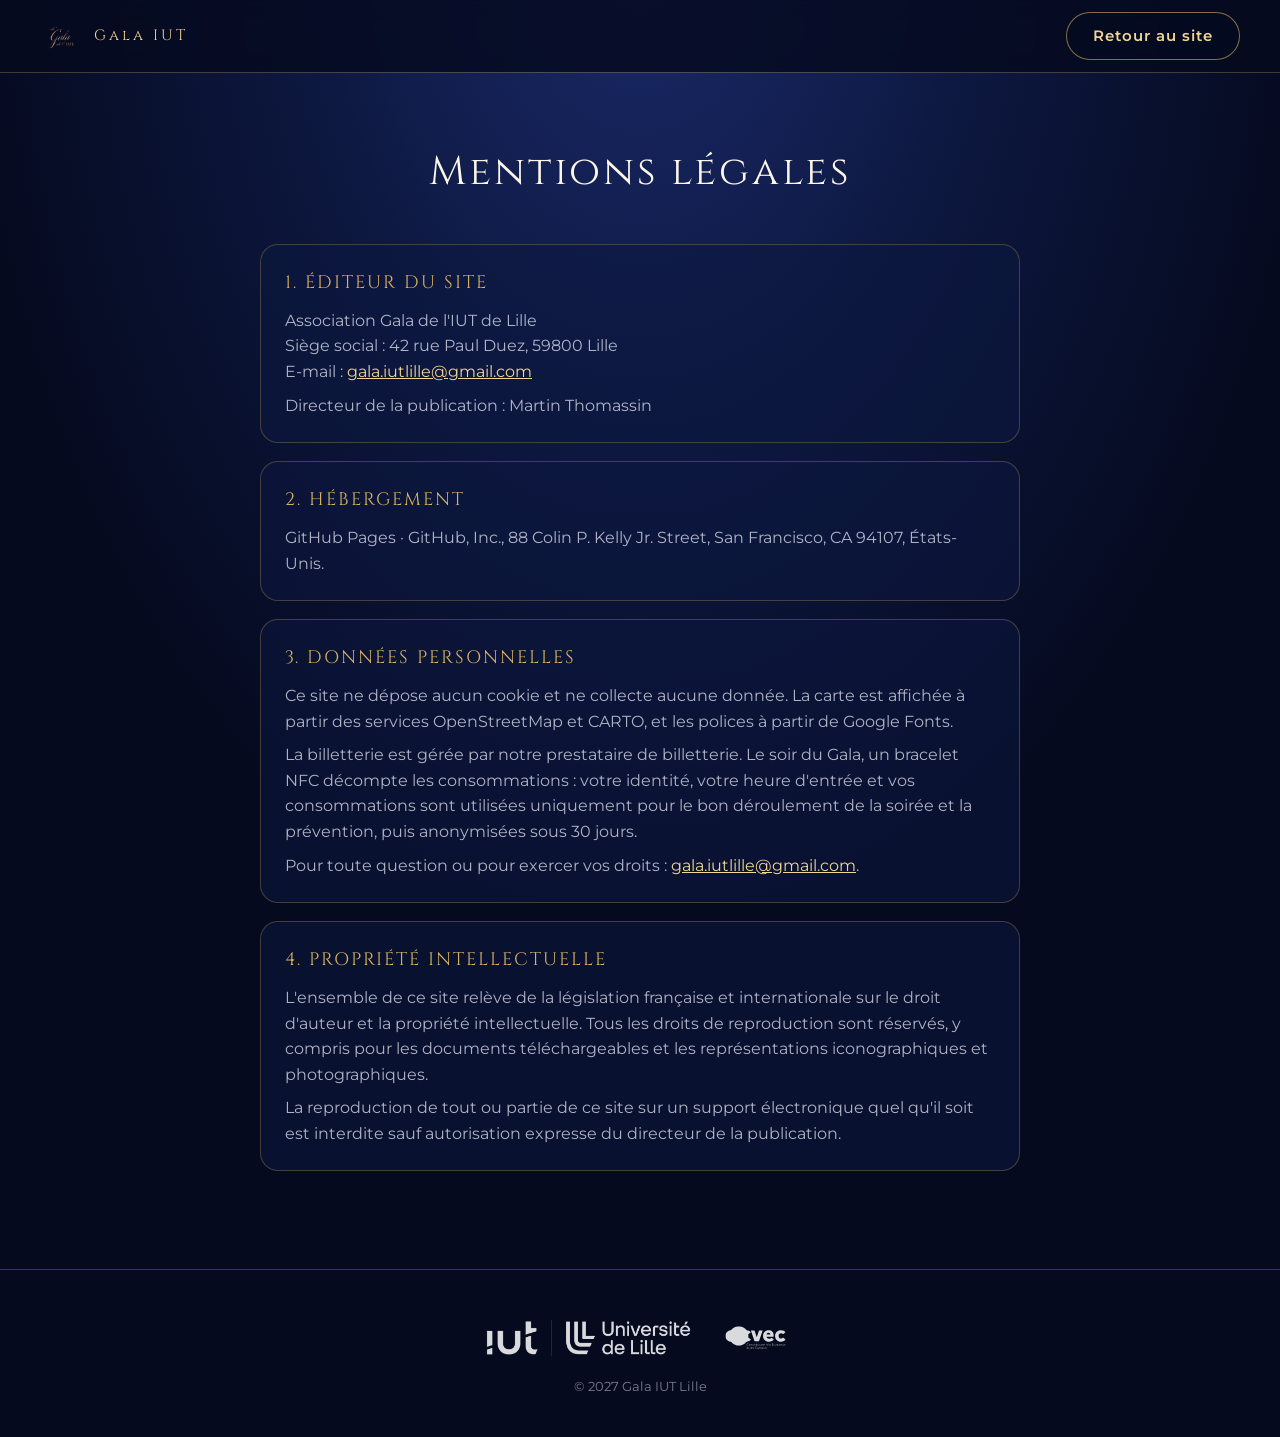
==== mentions-legales.html @ 55b15774 "Site du Gala 2027 · Nuit étoilée Co-Authored-By: Claude Opus 5.5 <noreply@anthropic.com>" ====
<!doctype html>
<html lang="fr">
<head>
  <meta charset="utf-8">
  <meta name="viewport" content="width=device-width, initial-scale=1">
  <title>Mentions légales · Gala de l'IUT</title>
  <meta name="theme-color" content="#050a1f">
  <link rel="icon" type="image/png" href="img/logo.png">
  <link rel="preconnect" href="https://fonts.googleapis.com">
  <link rel="preconnect" href="https://fonts.gstatic.com" crossorigin>
  <link rel="stylesheet" href="https://fonts.googleapis.com/css2?family=Cinzel:wght@400;600&family=Dancing+Script:wght@700&family=Playfair+Display:ital@0;1&family=Montserrat:wght@400;600&display=swap">
  <link rel="stylesheet" href="css/style.css">
</head>
<body>
  <header class="nav scrolled">
    <a class="nav-brand" href="index.html">
      <img src="img/logo.png" alt="" width="44" height="44">
      <span>Gala IUT</span>
    </a>
    <a class="btn btn-ghost" href="index.html">Retour au site</a>
  </header>

  <main class="legal container narrow">
    <h1>Mentions légales</h1>

    <section>
      <h2>1. Éditeur du site</h2>
      <p>Association Gala de l'IUT de Lille<br>Siège social : 42 rue Paul Duez, 59800 Lille<br>E-mail : <a href="mailto:gala.iutlille@gmail.com">gala.iutlille@gmail.com</a></p>
      <p>Directeur de la publication : Martin Thomassin</p>
    </section>

    <section>
      <h2>2. Hébergement</h2>
      <p>GitHub Pages · GitHub, Inc., 88 Colin P. Kelly Jr. Street, San Francisco, CA 94107, États-Unis.</p>
    </section>

    <section>
      <h2>3. Données personnelles</h2>
      <p>Ce site ne dépose aucun cookie et ne collecte aucune donnée. La carte est affichée à partir des services OpenStreetMap et CARTO, et les polices à partir de Google Fonts.</p>
      <p>La billetterie est gérée par notre prestataire de billetterie. Le soir du Gala, un bracelet NFC décompte les consommations : votre identité, votre heure d'entrée et vos consommations sont utilisées uniquement pour le bon déroulement de la soirée et la prévention, puis anonymisées sous 30 jours.</p>
      <p>Pour toute question ou pour exercer vos droits : <a href="mailto:gala.iutlille@gmail.com">gala.iutlille@gmail.com</a>.</p>
    </section>

    <section>
      <h2>4. Propriété intellectuelle</h2>
      <p>L'ensemble de ce site relève de la législation française et internationale sur le droit d'auteur et la propriété intellectuelle. Tous les droits de reproduction sont réservés, y compris pour les documents téléchargeables et les représentations iconographiques et photographiques.</p>
      <p>La reproduction de tout ou partie de ce site sur un support électronique quel qu'il soit est interdite sauf autorisation expresse du directeur de la publication.</p>
    </section>
  </main>

  <footer class="footer">
    <div class="container footer-inner">
      <div class="partners">
        <img src="img/logo_univ_iut.png" alt="IUT · Université de Lille" height="40">
        <img src="img/cvec.svg" alt="Financé par la CVEC" height="40">
      </div>
      <p class="small">© 2027 Gala IUT Lille</p>
    </div>
  </footer>
</body>
</html>
---- css/style.css ----
/* Gala de l'IUT 2027 · Nuit étoilée
   Bleu nuit, or et une touche de bordeaux (palette du dossier 2027). */
:root {
  --nuit: #050a1f;
  --nuit-2: #0d1840;
  --bleu: #1b2a6b;
  --bleu-clair: #b9c1e6;
  --or: #d9b25f;
  --or-clair: #f1d590;
  --or-pale: #fbf6e8;
  --bordeaux: #5a0f1e;
  --texte: #eef0f9;
  --texte-doux: rgba(238, 240, 249, 0.72);
  --texte-faible: rgba(238, 240, 249, 0.5);
  --carte: rgba(13, 24, 64, 0.55);
  --bord: rgba(217, 178, 95, 0.28);
  --bord-fort: rgba(217, 178, 95, 0.6);
  --or-degrade: linear-gradient(135deg, #bf953f, #fcf6ba 35%, #d9b25f 60%, #f1d590 80%, #aa771c);
  --serif-titre: 'Cinzel', Georgia, serif;
  --script: 'Dancing Script', 'Segoe Script', cursive;
  --serif: 'Playfair Display', Georgia, serif;
  --sans: 'Montserrat', system-ui, -apple-system, 'Segoe UI', sans-serif;
  --rayon: 18px;
}

*, *::before, *::after { box-sizing: border-box; }
html { scroll-behavior: smooth; scroll-padding-top: 80px; }
body {
  margin: 0;
  background: radial-gradient(ellipse at 50% -10%, var(--bleu) 0%, var(--nuit-2) 38%, var(--nuit) 75%) fixed, var(--nuit);
  color: var(--texte);
  font-family: var(--sans);
  font-size: 16px;
  line-height: 1.6;
  -webkit-font-smoothing: antialiased;
  overflow-x: hidden;
}
img { max-width: 100%; }
a { color: var(--or-clair); }
h1, h2, h3 { margin: 0; font-weight: 400; }
p { margin: 0; }

#sky { position: fixed; inset: 0; width: 100%; height: 100%; z-index: -1; pointer-events: none; }

.container { width: min(1120px, 100% - 32px); margin-inline: auto; }
.container.narrow { width: min(760px, 100% - 32px); }

/* Navigation */
.nav {
  position: fixed; top: 0; left: 0; right: 0; z-index: 50;
  display: flex; align-items: center; justify-content: space-between;
  padding: 12px clamp(16px, 4vw, 40px);
  transition: background 0.3s, box-shadow 0.3s, backdrop-filter 0.3s;
}
.nav.scrolled { background: rgba(5, 10, 31, 0.82); backdrop-filter: blur(10px); box-shadow: 0 1px 0 var(--bord); }
.nav-brand { display: flex; align-items: center; gap: 10px; text-decoration: none; color: var(--or-clair); }
.nav-brand span { font-family: var(--serif-titre); letter-spacing: 3px; font-size: 15px; }
.nav ul { list-style: none; display: flex; align-items: center; gap: 4px; margin: 0; padding: 0; }
.nav ul a { display: block; padding: 8px 14px; color: var(--texte); text-decoration: none; font-size: 14px; letter-spacing: 1px; border-radius: 999px; transition: color 0.2s, background 0.2s; }
.nav ul a:hover { color: var(--or-clair); background: rgba(217, 178, 95, 0.08); }
.nav ul a.nav-cta { border: 1px solid var(--bord-fort); color: var(--or-clair); }
.nav-toggle { display: none; background: none; border: 1px solid var(--bord-fort); border-radius: 10px; width: 44px; height: 40px; padding: 10px; cursor: pointer; }
.nav-toggle span { display: block; height: 2px; background: var(--or-clair); margin: 4px 0; border-radius: 2px; transition: transform 0.25s, opacity 0.25s; }

/* Accueil */
.hero { position: relative; min-height: 100svh; display: grid; place-items: center; text-align: center; padding: 110px 16px 80px; overflow: hidden; }
.hero-content { position: relative; z-index: 2; max-width: 820px; display: flex; flex-direction: column; align-items: center; gap: 18px; }
.hero-kicker { font-family: var(--serif); font-style: italic; color: var(--bleu-clair); font-size: clamp(15px, 2.2vw, 18px); letter-spacing: 0.5px; }
.hero-logo { width: clamp(180px, 30vw, 260px); height: auto; filter: drop-shadow(0 0 30px rgba(217, 178, 95, 0.35)); }
.hero-theme {
  font-family: var(--script); font-weight: 700; font-size: clamp(56px, 11vw, 112px); line-height: 1.1;
  background: var(--or-degrade); -webkit-background-clip: text; background-clip: text; color: transparent;
  filter: drop-shadow(0 0 24px rgba(241, 213, 144, 0.25));
  padding: 0 0.15em;
}
.hero-date { display: flex; flex-wrap: wrap; justify-content: center; gap: 10px 14px; font-family: var(--serif-titre); letter-spacing: 3px; font-size: clamp(13px, 2vw, 17px); text-transform: uppercase; color: var(--or-pale); }
.hero-date .dot { color: var(--or); }

.countdown { display: grid; grid-template-columns: repeat(4, minmax(64px, 1fr)); gap: 10px; margin-top: 6px; }
.countdown div { background: var(--carte); border: 1px solid var(--bord); border-radius: 14px; padding: 10px 8px; backdrop-filter: blur(6px); }
.countdown strong { display: block; font-family: var(--serif-titre); font-size: clamp(24px, 4vw, 34px); color: var(--or-clair); font-variant-numeric: tabular-nums; line-height: 1.2; }
.countdown span { font-size: 11px; letter-spacing: 2px; text-transform: uppercase; color: var(--texte-faible); }
.countdown.done { grid-template-columns: 1fr; font-family: var(--script); font-size: 34px; color: var(--or-clair); }

.hero-actions { display: flex; flex-wrap: wrap; justify-content: center; gap: 12px; margin-top: 8px; }

.moon {
  position: absolute; top: 12%; right: clamp(-60px, 6vw, 12%); width: clamp(120px, 18vw, 220px); aspect-ratio: 1; border-radius: 50%;
  background: radial-gradient(circle at 35% 35%, #fffbea 0%, #f6e7b8 35%, #d9b25f 70%, #a8833c 100%);
  box-shadow: 0 0 60px 12px rgba(241, 213, 144, 0.25), 0 0 160px 40px rgba(241, 213, 144, 0.12);
  opacity: 0.9; z-index: 1; animation: float 9s ease-in-out infinite;
}
.moon::before, .moon::after { content: ''; position: absolute; border-radius: 50%; background: rgba(168, 131, 60, 0.28); }
.moon::before { width: 22%; height: 22%; top: 30%; left: 52%; }
.moon::after { width: 14%; height: 14%; top: 60%; left: 30%; }
@keyframes float { 50% { transform: translateY(-14px); } }

.scroll-hint { position: absolute; bottom: 24px; left: 50%; transform: translateX(-50%); width: 26px; height: 42px; border: 2px solid var(--bord-fort); border-radius: 14px; z-index: 2; }
.scroll-hint span { position: absolute; top: 8px; left: 50%; width: 4px; height: 8px; margin-left: -2px; border-radius: 2px; background: var(--or-clair); animation: scroll 1.8s ease-in-out infinite; }
@keyframes scroll { 0% { opacity: 0; transform: translateY(0); } 40% { opacity: 1; } 100% { opacity: 0; transform: translateY(14px); } }

/* Boutons */
.btn { display: inline-flex; align-items: center; justify-content: center; gap: 8px; min-height: 48px; padding: 0 26px; border-radius: 999px; font-family: var(--sans); font-weight: 600; letter-spacing: 1px; text-decoration: none; font-size: 15px; transition: transform 0.2s, box-shadow 0.2s, background 0.2s; cursor: pointer; border: 0; }
.btn-gold { background: var(--or-degrade); color: #1a1408; box-shadow: 0 0 24px rgba(217, 178, 95, 0.3); }
.btn-gold:hover { transform: translateY(-2px); box-shadow: 0 0 36px rgba(217, 178, 95, 0.5); }
.btn-ghost { border: 1.5px solid var(--bord-fort); color: var(--or-clair); background: rgba(5, 10, 31, 0.35); }
.btn-ghost:hover { background: rgba(217, 178, 95, 0.1); }
.btn-lg { min-height: 56px; padding: 0 36px; font-size: 17px; }
.btn[aria-disabled='true'] { opacity: 0.55; cursor: default; box-shadow: none; transform: none; }
:focus-visible { outline: 2px solid var(--or-clair); outline-offset: 3px; border-radius: 8px; }

/* Sections */
.section { padding: clamp(72px, 10vw, 120px) 0; position: relative; }
.section-head { text-align: center; max-width: 680px; margin: 0 auto clamp(36px, 5vw, 56px); }
.eyebrow { font-family: var(--script); font-size: 26px; color: var(--or); margin-bottom: 4px; }
h2 { font-family: var(--serif-titre); font-size: clamp(30px, 5vw, 46px); letter-spacing: 3px; text-transform: uppercase; color: var(--or-pale); }
.lead { font-family: var(--serif); font-style: italic; font-size: clamp(17px, 2.2vw, 20px); color: var(--bleu-clair); margin-top: 12px; }
.small { font-size: 13px; color: var(--texte-faible); }

.grid { display: grid; gap: 18px; }
.info-grid { grid-template-columns: repeat(auto-fit, minmax(230px, 1fr)); }
.card, .feature, .ticket { background: var(--carte); border: 1px solid var(--bord); border-radius: var(--rayon); backdrop-filter: blur(8px); }
.card { padding: 26px 22px; text-align: center; transition: border-color 0.3s, transform 0.3s; }
.card:hover { border-color: var(--bord-fort); transform: translateY(-4px); }
.card-icon { width: 54px; height: 54px; margin: 0 auto 14px; border-radius: 50%; border: 1px solid var(--bord-fort); display: grid; place-items: center; }
.card-icon svg { width: 26px; height: 26px; fill: none; stroke: var(--or-clair); stroke-width: 1.5; stroke-linecap: round; stroke-linejoin: round; }
.card h3 { font-family: var(--serif-titre); letter-spacing: 2px; text-transform: uppercase; font-size: 14px; color: var(--or); margin-bottom: 8px; }
.card .big { font-family: var(--serif); font-size: 20px; color: var(--texte); }
.card p:not(.big) { color: var(--texte-doux); font-size: 14px; margin-top: 4px; }

/* Thème */
.section-theme { background: linear-gradient(180deg, transparent, rgba(90, 15, 30, 0.18) 50%, transparent); }
.theme-layout { display: grid; grid-template-columns: 1.2fr 1fr; gap: clamp(28px, 6vw, 80px); align-items: center; }
.theme-text h2 { margin-bottom: 4px; }
.theme-text p:not(.eyebrow):not(.lead) { color: var(--texte-doux); margin-top: 16px; font-size: 17px; }
.constellation svg { width: 100%; max-width: 380px; display: block; margin: 0 auto; }
.const-lines path { fill: none; stroke: var(--bord-fort); stroke-width: 1.2; stroke-dasharray: 400; stroke-dashoffset: 400; transition: stroke-dashoffset 2.6s ease; }
.constellation.visible .const-lines path { stroke-dashoffset: 0; }
.const-stars circle { fill: var(--or-clair); filter: drop-shadow(0 0 6px rgba(241, 213, 144, 0.9)); animation: twinkle 3s ease-in-out infinite; }
.const-stars circle:nth-child(2n) { animation-delay: 0.8s; }
.const-stars circle:nth-child(3n) { animation-delay: 1.6s; }
@keyframes twinkle { 50% { opacity: 0.45; } }

/* Sur place */
.feature-grid { grid-template-columns: repeat(auto-fit, minmax(240px, 1fr)); }
.feature { padding: 22px; position: relative; }
.feature::before { content: '✦'; position: absolute; top: 18px; right: 20px; color: var(--or); font-size: 14px; opacity: 0.8; }
.feature h3 { font-family: var(--serif); font-size: 19px; color: var(--or-pale); margin-bottom: 6px; padding-right: 20px; }
.feature p { color: var(--texte-doux); font-size: 15px; }

/* Billetterie */
.section-tickets { background: linear-gradient(180deg, transparent, rgba(27, 42, 107, 0.35) 50%, transparent); }
.ticket-grid { grid-template-columns: repeat(auto-fit, minmax(260px, 1fr)); align-items: stretch; }
.ticket { padding: 30px 26px; display: flex; flex-direction: column; position: relative; }
.ticket h3 { font-family: var(--serif-titre); font-size: 20px; letter-spacing: 2px; text-transform: uppercase; color: var(--or-pale); }
.ticket-sub { color: var(--texte-faible); font-size: 13px; margin-top: 2px; }
.price { margin: 18px 0; display: flex; align-items: baseline; gap: 8px; }
.price strong { font-family: var(--serif-titre); font-size: 48px; font-weight: 600; background: var(--or-degrade); -webkit-background-clip: text; background-clip: text; color: transparent; line-height: 1; }
.price span { color: var(--texte-faible); font-size: 14px; }
.ticket ul { list-style: none; padding: 0; margin: 0; display: grid; gap: 10px; border-top: 1px solid var(--bord); padding-top: 18px; }
.ticket li { position: relative; padding-left: 26px; color: var(--texte-doux); }
.ticket li::before { content: '✦'; position: absolute; left: 0; color: var(--or); }
.ticket-featured { border-color: var(--bord-fort); background: linear-gradient(160deg, rgba(27, 42, 107, 0.75), rgba(13, 24, 64, 0.7)); box-shadow: 0 0 40px rgba(217, 178, 95, 0.15); }
.ticket-badge { position: absolute; top: -13px; left: 50%; transform: translateX(-50%); background: var(--or-degrade); color: #1a1408; font-size: 12px; font-weight: 600; letter-spacing: 1.5px; text-transform: uppercase; padding: 4px 14px; border-radius: 999px; white-space: nowrap; }
.tickets-cta { text-align: center; margin-top: 40px; display: flex; flex-direction: column; align-items: center; gap: 16px; }

/* Accès */
.access-layout { display: grid; grid-template-columns: 1fr 1.2fr; gap: clamp(28px, 5vw, 64px); align-items: center; }
.access-layout h2 { margin-bottom: 4px; }
.access-list { list-style: none; padding: 0; margin: 24px 0 28px; display: grid; gap: 12px; }
.access-list li { padding-left: 26px; position: relative; color: var(--texte-doux); }
.access-list li::before { content: '✦'; position: absolute; left: 0; color: var(--or); }
.access-list strong { color: var(--or-pale); font-weight: 600; }
.map-frame { border-radius: var(--rayon); overflow: hidden; border: 1px solid var(--bord-fort); box-shadow: 0 0 40px rgba(5, 10, 31, 0.7); }
#map { height: 400px; background: var(--nuit-2); }
.map-night { filter: invert(1) hue-rotate(200deg) saturate(0.6) brightness(0.85) contrast(0.95); }
.leaflet-popup-content-wrapper, .leaflet-popup-tip { background: var(--nuit-2); color: var(--texte); border: 1px solid var(--bord); }
.leaflet-container a.leaflet-popup-close-button { color: var(--or-clair); }
.gala-pin { width: 22px; height: 22px; border-radius: 50%; background: var(--or-degrade); border: 3px solid var(--nuit); box-shadow: 0 0 0 2px var(--or), 0 0 22px 6px rgba(241, 213, 144, 0.55); }

/* FAQ */
.faq { display: grid; gap: 12px; }
.faq details { background: var(--carte); border: 1px solid var(--bord); border-radius: 14px; padding: 0 20px; transition: border-color 0.2s; }
.faq details[open] { border-color: var(--bord-fort); }
.faq summary { list-style: none; cursor: pointer; padding: 18px 30px 18px 0; position: relative; font-family: var(--serif); font-size: 18px; color: var(--or-pale); }
.faq summary::-webkit-details-marker { display: none; }
.faq summary::after { content: '+'; position: absolute; right: 0; top: 50%; transform: translateY(-50%); font-size: 24px; color: var(--or); transition: transform 0.25s; }
.faq details[open] summary::after { transform: translateY(-50%) rotate(45deg); }
.faq details p { color: var(--texte-doux); padding-bottom: 20px; }

/* Pied de page */
.footer { border-top: 1px solid var(--bord); padding: 48px 0 40px; background: rgba(5, 10, 31, 0.6); }
.footer-inner { display: flex; flex-direction: column; align-items: center; gap: 18px; text-align: center; }
.footer-links { display: flex; flex-wrap: wrap; justify-content: center; gap: 8px 24px; }
.footer-links a { color: var(--texte-doux); text-decoration: none; }
.footer-links a:hover { color: var(--or-clair); }
.partners { display: flex; flex-wrap: wrap; justify-content: center; align-items: center; gap: 24px; opacity: 0.85; }
.partners img { height: 40px; width: auto; filter: brightness(0) invert(1); }

/* Apparition au défilement */
.reveal { opacity: 0; transform: translateY(24px); transition: opacity 0.8s ease, transform 0.8s ease; }
.reveal.visible { opacity: 1; transform: none; }

/* Mentions légales */
.legal { padding: 140px 0 80px; }
.legal h1 { font-family: var(--serif-titre); font-size: clamp(28px, 5vw, 40px); letter-spacing: 3px; color: var(--or-pale); text-align: center; margin-bottom: 40px; }
.legal section { background: var(--carte); border: 1px solid var(--bord); border-radius: var(--rayon); padding: 24px; margin-bottom: 18px; }
.legal h2 { font-size: 18px; letter-spacing: 2px; margin-bottom: 10px; color: var(--or); }
.legal p { color: var(--texte-doux); margin-top: 8px; }

/* Mobile */
@media (max-width: 860px) {
  .nav-toggle { display: block; }
  .nav ul { position: fixed; top: 64px; left: 12px; right: 12px; flex-direction: column; align-items: stretch; gap: 2px; padding: 12px; background: rgba(5, 10, 31, 0.96); border: 1px solid var(--bord); border-radius: 16px; backdrop-filter: blur(12px); opacity: 0; transform: translateY(-8px); pointer-events: none; transition: opacity 0.2s, transform 0.2s; }
  .nav ul.open { opacity: 1; transform: none; pointer-events: auto; }
  .nav ul a { padding: 12px 16px; font-size: 16px; }
  .nav-toggle[aria-expanded='true'] span:nth-child(1) { transform: translateY(6px) rotate(45deg); }
  .nav-toggle[aria-expanded='true'] span:nth-child(2) { opacity: 0; }
  .nav-toggle[aria-expanded='true'] span:nth-child(3) { transform: translateY(-6px) rotate(-45deg); }
  .theme-layout, .access-layout { grid-template-columns: 1fr; }
  .moon { top: 74px; right: -36px; width: 96px; opacity: 0.55; }
  #map { height: 320px; }
}
@media (max-width: 420px) {
  .countdown { grid-template-columns: repeat(4, 1fr); gap: 6px; }
  .countdown div { padding: 8px 2px; }
  .countdown span { font-size: 9px; letter-spacing: 1px; }
}

@media (prefers-reduced-motion: reduce) {
  html { scroll-behavior: auto; }
  *, *::before, *::after { animation: none !important; transition: none !important; }
  .reveal { opacity: 1; transform: none; }
  .const-lines path { stroke-dashoffset: 0; }
}
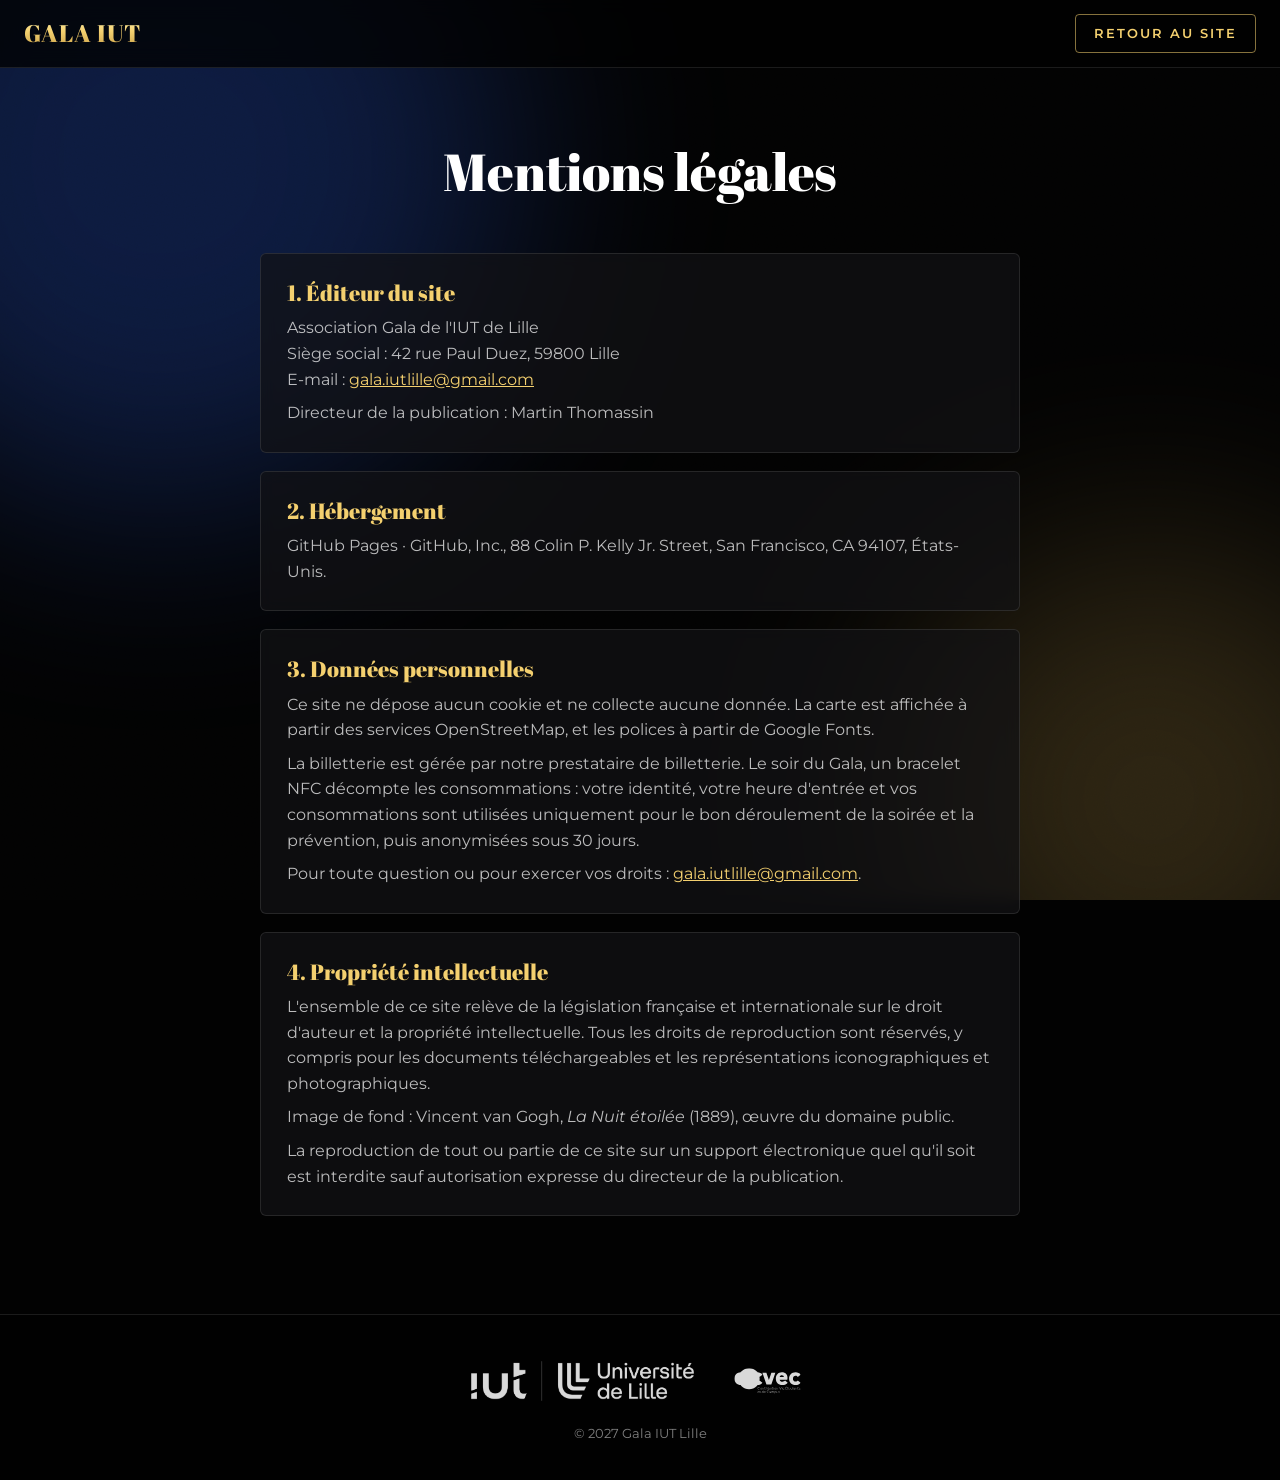
==== commit cc230dca: "Refonte inspirée du site 2026 : fond Van Gogh au défilement, inclus, sécurité & prévention Co-Author" ====
--- a/mentions-legales.html
+++ b/mentions-legales.html
@@ -4,19 +4,22 @@
   <meta charset="utf-8">
   <meta name="viewport" content="width=device-width, initial-scale=1">
   <title>Mentions légales · Gala de l'IUT</title>
-  <meta name="theme-color" content="#050a1f">
-  <link rel="icon" type="image/png" href="img/logo.png">
+  <meta name="theme-color" content="#020202">
+  <link rel="icon" type="image/png" href="img/logo-gala.png">
   <link rel="preconnect" href="https://fonts.googleapis.com">
   <link rel="preconnect" href="https://fonts.gstatic.com" crossorigin>
-  <link rel="stylesheet" href="https://fonts.googleapis.com/css2?family=Cinzel:wght@400;600&family=Dancing+Script:wght@700&family=Playfair+Display:ital@0;1&family=Montserrat:wght@400;600&display=swap">
+  <link rel="stylesheet" href="https://fonts.googleapis.com/css2?family=Abril+Fatface&family=Playfair+Display:ital,wght@0,400;0,700;1,400;1,700&family=Montserrat:wght@300;400;500;600&display=swap">
   <link rel="stylesheet" href="css/style.css">
 </head>
 <body>
+  <div class="bg" aria-hidden="true">
+    <div class="bg-glow bg-glow-blue"></div>
+    <div class="bg-glow bg-glow-gold"></div>
+    <div class="bg-grain"></div>
+  </div>
+
   <header class="nav scrolled">
-    <a class="nav-brand" href="index.html">
-      <img src="img/logo.png" alt="" width="44" height="44">
-      <span>Gala IUT</span>
-    </a>
+    <a class="nav-brand" href="index.html">GALA IUT</a>
     <a class="btn btn-ghost" href="index.html">Retour au site</a>
   </header>
 
@@ -36,7 +39,7 @@
 
     <section>
       <h2>3. Données personnelles</h2>
-      <p>Ce site ne dépose aucun cookie et ne collecte aucune donnée. La carte est affichée à partir des services OpenStreetMap et CARTO, et les polices à partir de Google Fonts.</p>
+      <p>Ce site ne dépose aucun cookie et ne collecte aucune donnée. La carte est affichée à partir des services OpenStreetMap, et les polices à partir de Google Fonts.</p>
       <p>La billetterie est gérée par notre prestataire de billetterie. Le soir du Gala, un bracelet NFC décompte les consommations : votre identité, votre heure d'entrée et vos consommations sont utilisées uniquement pour le bon déroulement de la soirée et la prévention, puis anonymisées sous 30 jours.</p>
       <p>Pour toute question ou pour exercer vos droits : <a href="mailto:gala.iutlille@gmail.com">gala.iutlille@gmail.com</a>.</p>
     </section>
@@ -44,6 +47,7 @@
     <section>
       <h2>4. Propriété intellectuelle</h2>
       <p>L'ensemble de ce site relève de la législation française et internationale sur le droit d'auteur et la propriété intellectuelle. Tous les droits de reproduction sont réservés, y compris pour les documents téléchargeables et les représentations iconographiques et photographiques.</p>
+      <p>Image de fond : Vincent van Gogh, <em>La Nuit étoilée</em> (1889), œuvre du domaine public.</p>
       <p>La reproduction de tout ou partie de ce site sur un support électronique quel qu'il soit est interdite sauf autorisation expresse du directeur de la publication.</p>
     </section>
   </main>
@@ -51,10 +55,10 @@
   <footer class="footer">
     <div class="container footer-inner">
       <div class="partners">
-        <img src="img/logo_univ_iut.png" alt="IUT · Université de Lille" height="40">
-        <img src="img/cvec.svg" alt="Financé par la CVEC" height="40">
+        <img src="img/logo_univ_iut.png" alt="IUT · Université de Lille" height="44">
+        <img src="img/cvec.svg" alt="Financé par la CVEC" height="44">
       </div>
-      <p class="small">© 2027 Gala IUT Lille</p>
+      <p class="note">© 2027 Gala IUT Lille</p>
     </div>
   </footer>
 </body>
--- a/css/style.css
+++ b/css/style.css
@@ -1,235 +1,207 @@
 /* Gala de l'IUT 2027 · Nuit étoilée
-   Bleu nuit, or et une touche de bordeaux (palette du dossier 2027). */
+   Structure et typographie du site 2026 (Abril Fatface, Playfair Display, Montserrat, or sur noir),
+   fond qui devient « La Nuit étoilée » de Van Gogh au défilement (--p, de 0 à 1). */
 :root {
-  --nuit: #050a1f;
-  --nuit-2: #0d1840;
-  --bleu: #1b2a6b;
-  --bleu-clair: #b9c1e6;
-  --or: #d9b25f;
-  --or-clair: #f1d590;
-  --or-pale: #fbf6e8;
-  --bordeaux: #5a0f1e;
-  --texte: #eef0f9;
-  --texte-doux: rgba(238, 240, 249, 0.72);
-  --texte-faible: rgba(238, 240, 249, 0.5);
-  --carte: rgba(13, 24, 64, 0.55);
-  --bord: rgba(217, 178, 95, 0.28);
-  --bord-fort: rgba(217, 178, 95, 0.6);
-  --or-degrade: linear-gradient(135deg, #bf953f, #fcf6ba 35%, #d9b25f 60%, #f1d590 80%, #aa771c);
-  --serif-titre: 'Cinzel', Georgia, serif;
-  --script: 'Dancing Script', 'Segoe Script', cursive;
+  --noir: #020202;
+  --or: #f4d06f;
+  --or-fonce: #c9a34e;
+  --or-degrade: linear-gradient(180deg, #fcf6ba 0%, #f4d06f 45%, #bf953f 100%);
+  --texte: #ffffff;
+  --texte-doux: rgba(255, 255, 255, 0.72);
+  --texte-faible: rgba(255, 255, 255, 0.5);
+  --carte: rgba(18, 18, 22, 0.72);
+  --bord: rgba(255, 255, 255, 0.1);
+  --bord-or: rgba(244, 208, 111, 0.55);
+  --titre: 'Abril Fatface', Georgia, serif;
   --serif: 'Playfair Display', Georgia, serif;
   --sans: 'Montserrat', system-ui, -apple-system, 'Segoe UI', sans-serif;
-  --rayon: 18px;
+  --p: 0;
 }
 
 *, *::before, *::after { box-sizing: border-box; }
-html { scroll-behavior: smooth; scroll-padding-top: 80px; }
-body {
-  margin: 0;
-  background: radial-gradient(ellipse at 50% -10%, var(--bleu) 0%, var(--nuit-2) 38%, var(--nuit) 75%) fixed, var(--nuit);
-  color: var(--texte);
-  font-family: var(--sans);
-  font-size: 16px;
-  line-height: 1.6;
-  -webkit-font-smoothing: antialiased;
-  overflow-x: hidden;
-}
+html { scroll-behavior: smooth; scroll-padding-top: 76px; }
+body { margin: 0; background: var(--noir); color: var(--texte); font-family: var(--sans); font-size: 16px; line-height: 1.6; -webkit-font-smoothing: antialiased; overflow-x: hidden; }
 img { max-width: 100%; }
-a { color: var(--or-clair); }
-h1, h2, h3 { margin: 0; font-weight: 400; }
-p { margin: 0; }
-
-#sky { position: fixed; inset: 0; width: 100%; height: 100%; z-index: -1; pointer-events: none; }
-
-.container { width: min(1120px, 100% - 32px); margin-inline: auto; }
+a { color: var(--or); }
+h1, h2, h3, p { margin: 0; }
+svg { fill: none; stroke: currentColor; stroke-width: 1.6; stroke-linecap: round; stroke-linejoin: round; }
+
+/* Fond */
+.bg { position: fixed; inset: 0; z-index: -1; overflow: hidden; background: var(--noir); }
+.bg-painting {
+  position: absolute; inset: -6%;
+  background: url('../img/nuit-etoilee.jpg') center 35% / cover no-repeat;
+  opacity: calc(var(--p) * 0.85);
+  filter: blur(calc((1 - var(--p)) * 14px)) saturate(calc(0.4 + var(--p) * 0.9)) brightness(calc(0.55 + var(--p) * 0.35));
+  transform: scale(calc(1.18 - var(--p) * 0.12)) rotate(calc((1 - var(--p)) * -3deg));
+  will-change: opacity, filter, transform;
+  animation: swirl 26s ease-in-out infinite alternate;
+}
+@keyframes swirl { to { background-position: 52% 38%; } }
+#sky { position: absolute; inset: 0; width: 100%; height: 100%; opacity: calc(1 - var(--p) * 0.75); }
+.bg-glow { position: absolute; border-radius: 50%; filter: blur(110px); }
+.bg-glow-blue { width: 55vw; height: 55vw; top: -15vw; left: -15vw; background: #1b3a8a; opacity: calc(0.45 - var(--p) * 0.3); }
+.bg-glow-gold { width: 40vw; height: 40vw; bottom: -12vw; right: -10vw; background: #c9a34e; opacity: calc(0.22 - var(--p) * 0.12); }
+.bg-veil { position: absolute; inset: 0; background: linear-gradient(180deg, rgba(2, 2, 2, 0.35), rgba(2, 2, 2, 0.6)); }
+.bg-grain {
+  position: absolute; inset: 0; opacity: 0.08; mix-blend-mode: overlay;
+  background-image: url("data:image/svg+xml,%3Csvg xmlns='http://www.w3.org/2000/svg' width='160' height='160'%3E%3Cfilter id='n'%3E%3CfeTurbulence type='fractalNoise' baseFrequency='0.9' numOctaves='2' stitchTiles='stitch'/%3E%3C/filter%3E%3Crect width='100%25' height='100%25' filter='url(%23n)'/%3E%3C/svg%3E");
+}
+@media (max-width: 760px) {
+  .bg-painting { background-image: url('../img/nuit-etoilee-960.jpg'); }
+}
+
+.container { width: min(1180px, 100% - 32px); margin-inline: auto; }
 .container.narrow { width: min(760px, 100% - 32px); }
 
 /* Navigation */
-.nav {
-  position: fixed; top: 0; left: 0; right: 0; z-index: 50;
-  display: flex; align-items: center; justify-content: space-between;
-  padding: 12px clamp(16px, 4vw, 40px);
-  transition: background 0.3s, box-shadow 0.3s, backdrop-filter 0.3s;
-}
-.nav.scrolled { background: rgba(5, 10, 31, 0.82); backdrop-filter: blur(10px); box-shadow: 0 1px 0 var(--bord); }
-.nav-brand { display: flex; align-items: center; gap: 10px; text-decoration: none; color: var(--or-clair); }
-.nav-brand span { font-family: var(--serif-titre); letter-spacing: 3px; font-size: 15px; }
-.nav ul { list-style: none; display: flex; align-items: center; gap: 4px; margin: 0; padding: 0; }
-.nav ul a { display: block; padding: 8px 14px; color: var(--texte); text-decoration: none; font-size: 14px; letter-spacing: 1px; border-radius: 999px; transition: color 0.2s, background 0.2s; }
-.nav ul a:hover { color: var(--or-clair); background: rgba(217, 178, 95, 0.08); }
-.nav ul a.nav-cta { border: 1px solid var(--bord-fort); color: var(--or-clair); }
-.nav-toggle { display: none; background: none; border: 1px solid var(--bord-fort); border-radius: 10px; width: 44px; height: 40px; padding: 10px; cursor: pointer; }
-.nav-toggle span { display: block; height: 2px; background: var(--or-clair); margin: 4px 0; border-radius: 2px; transition: transform 0.25s, opacity 0.25s; }
+.nav { position: fixed; top: 0; left: 0; right: 0; z-index: 50; display: flex; align-items: center; justify-content: space-between; padding: 14px clamp(16px, 2vw, 24px); transition: background 0.3s, backdrop-filter 0.3s; }
+.nav.scrolled { background: rgba(2, 2, 2, 0.78); backdrop-filter: blur(10px); border-bottom: 1px solid var(--bord); }
+.nav-brand { font-family: var(--titre); font-size: 24px; letter-spacing: 1px; text-decoration: none; background: var(--or-degrade); -webkit-background-clip: text; background-clip: text; color: transparent; }
+.nav-links { display: flex; align-items: center; gap: 16px; }
+.nav-link { display: inline-flex; align-items: center; gap: 6px; color: var(--texte); text-decoration: none; font-family: var(--serif); font-weight: 700; font-size: 14px; letter-spacing: 1.5px; text-transform: uppercase; }
+.nav-link:hover { color: var(--or); }
+.nav-link svg { width: 16px; height: 16px; }
+
+/* Boutons (rectangulaires, comme en 2026) */
+.btn { display: inline-flex; align-items: center; justify-content: center; gap: 8px; border-radius: 4px; text-decoration: none; font-weight: 600; letter-spacing: 2px; text-transform: uppercase; transition: transform 0.2s, box-shadow 0.2s; }
+.btn svg { width: 18px; height: 18px; }
+.btn-gold { background: var(--or); color: #121212; box-shadow: 0 0 22px rgba(244, 208, 111, 0.25); }
+.btn-gold:hover { transform: translateY(-2px); box-shadow: 0 0 34px rgba(244, 208, 111, 0.45); }
+.btn-ghost { border: 1px solid var(--bord-or); color: var(--or); padding: 8px 18px; font-size: 13px; }
+.btn-sm { padding: 8px 18px; font-family: var(--serif); font-weight: 700; font-size: 14px; letter-spacing: 1.5px; }
+.btn-lg { padding: 20px 40px; font-family: var(--sans); font-size: 17px; }
+.btn[aria-disabled='true'] { opacity: 0.6; cursor: default; box-shadow: none; transform: none; }
+:focus-visible { outline: 2px solid var(--or); outline-offset: 3px; }
 
 /* Accueil */
-.hero { position: relative; min-height: 100svh; display: grid; place-items: center; text-align: center; padding: 110px 16px 80px; overflow: hidden; }
-.hero-content { position: relative; z-index: 2; max-width: 820px; display: flex; flex-direction: column; align-items: center; gap: 18px; }
-.hero-kicker { font-family: var(--serif); font-style: italic; color: var(--bleu-clair); font-size: clamp(15px, 2.2vw, 18px); letter-spacing: 0.5px; }
-.hero-logo { width: clamp(180px, 30vw, 260px); height: auto; filter: drop-shadow(0 0 30px rgba(217, 178, 95, 0.35)); }
-.hero-theme {
-  font-family: var(--script); font-weight: 700; font-size: clamp(56px, 11vw, 112px); line-height: 1.1;
-  background: var(--or-degrade); -webkit-background-clip: text; background-clip: text; color: transparent;
-  filter: drop-shadow(0 0 24px rgba(241, 213, 144, 0.25));
-  padding: 0 0.15em;
-}
-.hero-date { display: flex; flex-wrap: wrap; justify-content: center; gap: 10px 14px; font-family: var(--serif-titre); letter-spacing: 3px; font-size: clamp(13px, 2vw, 17px); text-transform: uppercase; color: var(--or-pale); }
-.hero-date .dot { color: var(--or); }
-
-.countdown { display: grid; grid-template-columns: repeat(4, minmax(64px, 1fr)); gap: 10px; margin-top: 6px; }
-.countdown div { background: var(--carte); border: 1px solid var(--bord); border-radius: 14px; padding: 10px 8px; backdrop-filter: blur(6px); }
-.countdown strong { display: block; font-family: var(--serif-titre); font-size: clamp(24px, 4vw, 34px); color: var(--or-clair); font-variant-numeric: tabular-nums; line-height: 1.2; }
-.countdown span { font-size: 11px; letter-spacing: 2px; text-transform: uppercase; color: var(--texte-faible); }
-.countdown.done { grid-template-columns: 1fr; font-family: var(--script); font-size: 34px; color: var(--or-clair); }
-
-.hero-actions { display: flex; flex-wrap: wrap; justify-content: center; gap: 12px; margin-top: 8px; }
-
-.moon {
-  position: absolute; top: 12%; right: clamp(-60px, 6vw, 12%); width: clamp(120px, 18vw, 220px); aspect-ratio: 1; border-radius: 50%;
-  background: radial-gradient(circle at 35% 35%, #fffbea 0%, #f6e7b8 35%, #d9b25f 70%, #a8833c 100%);
-  box-shadow: 0 0 60px 12px rgba(241, 213, 144, 0.25), 0 0 160px 40px rgba(241, 213, 144, 0.12);
-  opacity: 0.9; z-index: 1; animation: float 9s ease-in-out infinite;
-}
-.moon::before, .moon::after { content: ''; position: absolute; border-radius: 50%; background: rgba(168, 131, 60, 0.28); }
-.moon::before { width: 22%; height: 22%; top: 30%; left: 52%; }
-.moon::after { width: 14%; height: 14%; top: 60%; left: 30%; }
-@keyframes float { 50% { transform: translateY(-14px); } }
-
-.scroll-hint { position: absolute; bottom: 24px; left: 50%; transform: translateX(-50%); width: 26px; height: 42px; border: 2px solid var(--bord-fort); border-radius: 14px; z-index: 2; }
-.scroll-hint span { position: absolute; top: 8px; left: 50%; width: 4px; height: 8px; margin-left: -2px; border-radius: 2px; background: var(--or-clair); animation: scroll 1.8s ease-in-out infinite; }
-@keyframes scroll { 0% { opacity: 0; transform: translateY(0); } 40% { opacity: 1; } 100% { opacity: 0; transform: translateY(14px); } }
-
-/* Boutons */
-.btn { display: inline-flex; align-items: center; justify-content: center; gap: 8px; min-height: 48px; padding: 0 26px; border-radius: 999px; font-family: var(--sans); font-weight: 600; letter-spacing: 1px; text-decoration: none; font-size: 15px; transition: transform 0.2s, box-shadow 0.2s, background 0.2s; cursor: pointer; border: 0; }
-.btn-gold { background: var(--or-degrade); color: #1a1408; box-shadow: 0 0 24px rgba(217, 178, 95, 0.3); }
-.btn-gold:hover { transform: translateY(-2px); box-shadow: 0 0 36px rgba(217, 178, 95, 0.5); }
-.btn-ghost { border: 1.5px solid var(--bord-fort); color: var(--or-clair); background: rgba(5, 10, 31, 0.35); }
-.btn-ghost:hover { background: rgba(217, 178, 95, 0.1); }
-.btn-lg { min-height: 56px; padding: 0 36px; font-size: 17px; }
-.btn[aria-disabled='true'] { opacity: 0.55; cursor: default; box-shadow: none; transform: none; }
-:focus-visible { outline: 2px solid var(--or-clair); outline-offset: 3px; border-radius: 8px; }
+.hero { min-height: 100svh; display: flex; flex-direction: column; align-items: center; justify-content: center; text-align: center; padding: 100px 16px 90px; position: relative; }
+.hero-kicker { font-size: clamp(11px, 1.6vw, 14px); font-weight: 600; letter-spacing: 3px; text-transform: uppercase; color: var(--or-fonce); }
+.hero-logo { width: clamp(250px, 42vw, 440px); height: auto; margin: 18px 0 6px; filter: drop-shadow(0 0 34px rgba(244, 208, 111, 0.35)); }
+.hero-theme { font-family: var(--serif); font-style: italic; font-weight: 700; font-size: clamp(26px, 4.5vw, 42px); background: var(--or-degrade); -webkit-background-clip: text; background-clip: text; color: transparent; padding: 0 4px; }
+.hero-rule { width: 96px; height: 1px; background: var(--or-fonce); margin: 20px 0; }
+.hero-date { font-size: clamp(16px, 2.6vw, 22px); letter-spacing: 6px; text-transform: uppercase; font-weight: 500; }
+.hero-hours { font-size: 14px; letter-spacing: 4px; text-transform: uppercase; color: var(--or-fonce); margin-top: 8px; }
+.countdown { font-family: var(--titre); font-size: clamp(26px, 5vw, 40px); letter-spacing: 3px; margin-top: 28px; min-height: 1.3em; text-shadow: 0 4px 6px rgba(0, 0, 0, 0.8); }
+.countdown b { font-weight: 400; color: var(--or); }
+.scroll-hint { position: absolute; bottom: 24px; left: 50%; transform: translateX(-50%); color: var(--texte-faible); animation: bounce 2s ease-in-out infinite; }
+.scroll-hint svg { width: 28px; height: 28px; }
+@keyframes bounce { 50% { transform: translate(-50%, 8px); } }
 
 /* Sections */
-.section { padding: clamp(72px, 10vw, 120px) 0; position: relative; }
-.section-head { text-align: center; max-width: 680px; margin: 0 auto clamp(36px, 5vw, 56px); }
-.eyebrow { font-family: var(--script); font-size: 26px; color: var(--or); margin-bottom: 4px; }
-h2 { font-family: var(--serif-titre); font-size: clamp(30px, 5vw, 46px); letter-spacing: 3px; text-transform: uppercase; color: var(--or-pale); }
-.lead { font-family: var(--serif); font-style: italic; font-size: clamp(17px, 2.2vw, 20px); color: var(--bleu-clair); margin-top: 12px; }
-.small { font-size: 13px; color: var(--texte-faible); }
-
-.grid { display: grid; gap: 18px; }
-.info-grid { grid-template-columns: repeat(auto-fit, minmax(230px, 1fr)); }
-.card, .feature, .ticket { background: var(--carte); border: 1px solid var(--bord); border-radius: var(--rayon); backdrop-filter: blur(8px); }
-.card { padding: 26px 22px; text-align: center; transition: border-color 0.3s, transform 0.3s; }
-.card:hover { border-color: var(--bord-fort); transform: translateY(-4px); }
-.card-icon { width: 54px; height: 54px; margin: 0 auto 14px; border-radius: 50%; border: 1px solid var(--bord-fort); display: grid; place-items: center; }
-.card-icon svg { width: 26px; height: 26px; fill: none; stroke: var(--or-clair); stroke-width: 1.5; stroke-linecap: round; stroke-linejoin: round; }
-.card h3 { font-family: var(--serif-titre); letter-spacing: 2px; text-transform: uppercase; font-size: 14px; color: var(--or); margin-bottom: 8px; }
-.card .big { font-family: var(--serif); font-size: 20px; color: var(--texte); }
-.card p:not(.big) { color: var(--texte-doux); font-size: 14px; margin-top: 4px; }
-
-/* Thème */
-.section-theme { background: linear-gradient(180deg, transparent, rgba(90, 15, 30, 0.18) 50%, transparent); }
-.theme-layout { display: grid; grid-template-columns: 1.2fr 1fr; gap: clamp(28px, 6vw, 80px); align-items: center; }
-.theme-text h2 { margin-bottom: 4px; }
-.theme-text p:not(.eyebrow):not(.lead) { color: var(--texte-doux); margin-top: 16px; font-size: 17px; }
-.constellation svg { width: 100%; max-width: 380px; display: block; margin: 0 auto; }
-.const-lines path { fill: none; stroke: var(--bord-fort); stroke-width: 1.2; stroke-dasharray: 400; stroke-dashoffset: 400; transition: stroke-dashoffset 2.6s ease; }
-.constellation.visible .const-lines path { stroke-dashoffset: 0; }
-.const-stars circle { fill: var(--or-clair); filter: drop-shadow(0 0 6px rgba(241, 213, 144, 0.9)); animation: twinkle 3s ease-in-out infinite; }
-.const-stars circle:nth-child(2n) { animation-delay: 0.8s; }
-.const-stars circle:nth-child(3n) { animation-delay: 1.6s; }
-@keyframes twinkle { 50% { opacity: 0.45; } }
-
-/* Sur place */
-.feature-grid { grid-template-columns: repeat(auto-fit, minmax(240px, 1fr)); }
-.feature { padding: 22px; position: relative; }
-.feature::before { content: '✦'; position: absolute; top: 18px; right: 20px; color: var(--or); font-size: 14px; opacity: 0.8; }
-.feature h3 { font-family: var(--serif); font-size: 19px; color: var(--or-pale); margin-bottom: 6px; padding-right: 20px; }
-.feature p { color: var(--texte-doux); font-size: 15px; }
-
-/* Billetterie */
-.section-tickets { background: linear-gradient(180deg, transparent, rgba(27, 42, 107, 0.35) 50%, transparent); }
-.ticket-grid { grid-template-columns: repeat(auto-fit, minmax(260px, 1fr)); align-items: stretch; }
-.ticket { padding: 30px 26px; display: flex; flex-direction: column; position: relative; }
-.ticket h3 { font-family: var(--serif-titre); font-size: 20px; letter-spacing: 2px; text-transform: uppercase; color: var(--or-pale); }
-.ticket-sub { color: var(--texte-faible); font-size: 13px; margin-top: 2px; }
-.price { margin: 18px 0; display: flex; align-items: baseline; gap: 8px; }
-.price strong { font-family: var(--serif-titre); font-size: 48px; font-weight: 600; background: var(--or-degrade); -webkit-background-clip: text; background-clip: text; color: transparent; line-height: 1; }
-.price span { color: var(--texte-faible); font-size: 14px; }
-.ticket ul { list-style: none; padding: 0; margin: 0; display: grid; gap: 10px; border-top: 1px solid var(--bord); padding-top: 18px; }
-.ticket li { position: relative; padding-left: 26px; color: var(--texte-doux); }
-.ticket li::before { content: '✦'; position: absolute; left: 0; color: var(--or); }
-.ticket-featured { border-color: var(--bord-fort); background: linear-gradient(160deg, rgba(27, 42, 107, 0.75), rgba(13, 24, 64, 0.7)); box-shadow: 0 0 40px rgba(217, 178, 95, 0.15); }
-.ticket-badge { position: absolute; top: -13px; left: 50%; transform: translateX(-50%); background: var(--or-degrade); color: #1a1408; font-size: 12px; font-weight: 600; letter-spacing: 1.5px; text-transform: uppercase; padding: 4px 14px; border-radius: 999px; white-space: nowrap; }
-.tickets-cta { text-align: center; margin-top: 40px; display: flex; flex-direction: column; align-items: center; gap: 16px; }
-
-/* Accès */
-.access-layout { display: grid; grid-template-columns: 1fr 1.2fr; gap: clamp(28px, 5vw, 64px); align-items: center; }
-.access-layout h2 { margin-bottom: 4px; }
-.access-list { list-style: none; padding: 0; margin: 24px 0 28px; display: grid; gap: 12px; }
-.access-list li { padding-left: 26px; position: relative; color: var(--texte-doux); }
-.access-list li::before { content: '✦'; position: absolute; left: 0; color: var(--or); }
-.access-list strong { color: var(--or-pale); font-weight: 600; }
-.map-frame { border-radius: var(--rayon); overflow: hidden; border: 1px solid var(--bord-fort); box-shadow: 0 0 40px rgba(5, 10, 31, 0.7); }
-#map { height: 400px; background: var(--nuit-2); }
-.map-night { filter: invert(1) hue-rotate(200deg) saturate(0.6) brightness(0.85) contrast(0.95); }
-.leaflet-popup-content-wrapper, .leaflet-popup-tip { background: var(--nuit-2); color: var(--texte); border: 1px solid var(--bord); }
-.leaflet-container a.leaflet-popup-close-button { color: var(--or-clair); }
-.gala-pin { width: 22px; height: 22px; border-radius: 50%; background: var(--or-degrade); border: 3px solid var(--nuit); box-shadow: 0 0 0 2px var(--or), 0 0 22px 6px rgba(241, 213, 144, 0.55); }
+.section { padding: clamp(80px, 11vw, 130px) 0; }
+.section-head { text-align: center; max-width: 720px; margin: 0 auto clamp(40px, 5vw, 64px); }
+h2 { font-family: var(--titre); font-size: clamp(36px, 6vw, 60px); line-height: 1.15; font-weight: 400; }
+.gold-title { text-transform: uppercase; background: var(--or-degrade); -webkit-background-clip: text; background-clip: text; color: transparent; }
+.subtitle { font-family: var(--serif); font-style: italic; color: var(--texte-doux); font-size: clamp(16px, 2vw, 19px); margin-top: 14px; }
+.muted { color: var(--texte-faible); font-size: 13px; }
+.note { color: var(--texte-faible); font-size: 13px; text-align: center; }
+
+/* Cartes d'info */
+.info-grid { display: grid; grid-template-columns: repeat(auto-fit, minmax(230px, 1fr)); gap: 24px; }
+.card { background: var(--carte); border: 1px solid var(--bord); border-radius: 6px; padding: 32px 22px; text-align: center; backdrop-filter: blur(8px); transition: border-color 0.3s; }
+.card:hover { border-color: var(--bord-or); }
+.card-icon { width: 48px; height: 48px; margin: 0 auto 18px; border-radius: 50%; background: rgba(244, 208, 111, 0.1); color: var(--or); display: grid; place-items: center; }
+.card-icon svg { width: 24px; height: 24px; }
+.card h3 { font-family: var(--titre); font-weight: 400; font-size: 21px; color: #fcf6ba; margin-bottom: 10px; }
+.card p { font-size: 17px; }
+.card p.muted { font-size: 13px; }
+
+/* Carte */
+.map-card { margin: 48px auto 0; max-width: 900px; padding: 8px 8px 12px; background: var(--carte); border: 1px solid var(--bord); border-radius: 6px; backdrop-filter: blur(8px); }
+#map { height: 420px; border-radius: 4px; background: #1a1a1a; }
+.map-night { filter: invert(1) hue-rotate(195deg) saturate(0.45) brightness(0.8) contrast(0.95); }
+.map-link { display: flex; align-items: center; justify-content: center; gap: 8px; padding-top: 12px; color: var(--texte-faible); text-decoration: none; font-size: 13px; letter-spacing: 2px; text-transform: uppercase; }
+.map-link:hover { color: var(--or); }
+.map-link svg { width: 14px; height: 14px; }
+.map-legend { background: rgba(2, 2, 2, 0.85); color: #fff; padding: 10px 14px; border-radius: 4px; font: 600 11px/1.9 var(--sans); letter-spacing: 1.5px; text-transform: uppercase; }
+.map-legend i { display: inline-block; width: 12px; height: 12px; margin-right: 8px; vertical-align: -1px; border-radius: 2px; }
+.map-legend i.round { border-radius: 50%; }
+.gala-pin { width: 18px; height: 18px; border-radius: 50%; background: var(--or); border: 3px solid #020202; box-shadow: 0 0 0 2px var(--or), 0 0 20px 6px rgba(244, 208, 111, 0.6); }
+.iut-pin { width: 12px; height: 12px; border-radius: 50%; background: #fff; border: 2px solid #020202; box-shadow: 0 0 10px rgba(255, 255, 255, 0.7); }
+.leaflet-popup-content-wrapper { border-radius: 6px; }
+
+/* Inclus */
+.included { list-style: none; margin: 0; padding: 0; display: grid; grid-template-columns: repeat(5, 1fr); gap: 16px; }
+.included li { background: var(--carte); border: 1px solid var(--bord); border-radius: 6px; padding: 26px 16px; text-align: center; display: flex; flex-direction: column; align-items: center; gap: 6px; backdrop-filter: blur(8px); }
+.inc-icon { width: 56px; height: 56px; border-radius: 50%; border: 1px solid var(--bord-or); color: var(--or); display: grid; place-items: center; margin-bottom: 8px; }
+.inc-icon svg { width: 26px; height: 26px; }
+.included strong { font-family: var(--serif); font-size: 18px; color: #fcf6ba; }
+.included span:last-child { color: var(--texte-doux); font-size: 14px; }
+
+/* Sécurité & prévention */
+.safety { display: grid; grid-template-columns: 1fr 1fr; gap: 24px; align-items: stretch; }
+.safety-intro { background: linear-gradient(150deg, rgba(27, 58, 138, 0.55), rgba(18, 18, 22, 0.75)); border: 1px solid var(--bord-or); border-radius: 6px; padding: 32px; backdrop-filter: blur(8px); }
+.safety-title { font-family: var(--titre); font-size: clamp(26px, 3.5vw, 34px); color: var(--or); margin-bottom: 14px; }
+.safety-intro p:not(.safety-title) { color: var(--texte-doux); font-size: 17px; }
+.safety-list { list-style: none; margin: 0; padding: 0; display: grid; gap: 12px; }
+.safety-list li { background: var(--carte); border: 1px solid var(--bord); border-radius: 6px; padding: 18px 20px 18px 50px; position: relative; color: var(--texte-doux); backdrop-filter: blur(8px); }
+.safety-list li::before { content: '✦'; position: absolute; left: 20px; top: 18px; color: var(--or); }
+.safety-list strong { display: block; color: #fff; font-family: var(--serif); font-size: 17px; }
 
 /* FAQ */
 .faq { display: grid; gap: 12px; }
-.faq details { background: var(--carte); border: 1px solid var(--bord); border-radius: 14px; padding: 0 20px; transition: border-color 0.2s; }
-.faq details[open] { border-color: var(--bord-fort); }
-.faq summary { list-style: none; cursor: pointer; padding: 18px 30px 18px 0; position: relative; font-family: var(--serif); font-size: 18px; color: var(--or-pale); }
+.faq details { background: var(--carte); border: 1px solid var(--bord); border-radius: 6px; padding: 0 22px; backdrop-filter: blur(8px); transition: border-color 0.2s; }
+.faq details[open] { border-color: var(--bord-or); }
+.faq summary { list-style: none; cursor: pointer; padding: 18px 32px 18px 0; position: relative; font-family: var(--serif); font-weight: 700; font-size: 18px; }
 .faq summary::-webkit-details-marker { display: none; }
-.faq summary::after { content: '+'; position: absolute; right: 0; top: 50%; transform: translateY(-50%); font-size: 24px; color: var(--or); transition: transform 0.25s; }
+.faq summary::after { content: '+'; position: absolute; right: 0; top: 50%; transform: translateY(-50%); font-size: 26px; font-weight: 400; color: var(--or); transition: transform 0.25s; }
 .faq details[open] summary::after { transform: translateY(-50%) rotate(45deg); }
 .faq details p { color: var(--texte-doux); padding-bottom: 20px; }
 
+/* Billetterie */
+.ticket-grid { display: grid; grid-template-columns: repeat(3, 1fr); gap: 24px; align-items: stretch; }
+.ticket { background: var(--carte); border: 1px solid var(--bord); border-radius: 6px; padding: 36px 32px; text-align: center; backdrop-filter: blur(8px); }
+.ticket-featured { border-color: var(--or); background: linear-gradient(180deg, rgba(60, 48, 18, 0.55), rgba(18, 18, 22, 0.8)); box-shadow: 0 0 40px rgba(244, 208, 111, 0.12); }
+.ticket h3 { font-family: var(--titre); font-weight: 400; font-size: 25px; line-height: 1.3; }
+.price { color: var(--texte-faible); font-size: 15px; margin: 14px 0 22px; }
+.price strong { font-family: var(--sans); font-weight: 600; font-size: 36px; color: var(--or); margin-right: 4px; }
+.ticket ul { list-style: none; padding: 0; margin: 0 auto; display: inline-grid; gap: 12px; text-align: left; }
+.ticket li { position: relative; padding-left: 28px; font-size: 15px; }
+.ticket li::before { content: ''; position: absolute; left: 2px; top: 6px; width: 10px; height: 6px; border-left: 2px solid var(--or); border-bottom: 2px solid var(--or); transform: rotate(-45deg); }
+.tickets-cta { display: flex; flex-direction: column; align-items: center; gap: 26px; margin-top: 48px; }
+
 /* Pied de page */
-.footer { border-top: 1px solid var(--bord); padding: 48px 0 40px; background: rgba(5, 10, 31, 0.6); }
-.footer-inner { display: flex; flex-direction: column; align-items: center; gap: 18px; text-align: center; }
-.footer-links { display: flex; flex-wrap: wrap; justify-content: center; gap: 8px 24px; }
-.footer-links a { color: var(--texte-doux); text-decoration: none; }
-.footer-links a:hover { color: var(--or-clair); }
-.partners { display: flex; flex-wrap: wrap; justify-content: center; align-items: center; gap: 24px; opacity: 0.85; }
-.partners img { height: 40px; width: auto; filter: brightness(0) invert(1); }
+.footer { border-top: 1px solid var(--bord); padding: 44px 0 36px; background: rgba(2, 2, 2, 0.75); }
+.footer-inner { display: flex; flex-direction: column; align-items: center; gap: 20px; }
+.partners { display: flex; flex-wrap: wrap; justify-content: center; align-items: center; gap: 28px; }
+.partners img { height: 44px; width: auto; filter: brightness(0) invert(1); opacity: 0.85; }
+.footer-links { display: flex; flex-wrap: wrap; justify-content: center; gap: 8px 26px; }
+.footer-links a { color: var(--texte-doux); text-decoration: none; font-size: 14px; }
+.footer-links a:hover { color: var(--or); }
 
 /* Apparition au défilement */
-.reveal { opacity: 0; transform: translateY(24px); transition: opacity 0.8s ease, transform 0.8s ease; }
+.reveal { opacity: 0; transform: translateY(26px); transition: opacity 0.9s ease, transform 0.9s ease; }
 .reveal.visible { opacity: 1; transform: none; }
 
 /* Mentions légales */
-.legal { padding: 140px 0 80px; }
-.legal h1 { font-family: var(--serif-titre); font-size: clamp(28px, 5vw, 40px); letter-spacing: 3px; color: var(--or-pale); text-align: center; margin-bottom: 40px; }
-.legal section { background: var(--carte); border: 1px solid var(--bord); border-radius: var(--rayon); padding: 24px; margin-bottom: 18px; }
-.legal h2 { font-size: 18px; letter-spacing: 2px; margin-bottom: 10px; color: var(--or); }
+.legal { padding: 130px 0 80px; }
+.legal h1 { font-family: var(--titre); font-weight: 400; font-size: clamp(34px, 6vw, 52px); text-align: center; margin-bottom: 40px; }
+.legal section { background: var(--carte); border: 1px solid var(--bord); border-radius: 6px; padding: 26px; margin-bottom: 18px; backdrop-filter: blur(8px); }
+.legal h2 { font-size: 22px; color: var(--or); margin-bottom: 10px; }
 .legal p { color: var(--texte-doux); margin-top: 8px; }
 
-/* Mobile */
-@media (max-width: 860px) {
-  .nav-toggle { display: block; }
-  .nav ul { position: fixed; top: 64px; left: 12px; right: 12px; flex-direction: column; align-items: stretch; gap: 2px; padding: 12px; background: rgba(5, 10, 31, 0.96); border: 1px solid var(--bord); border-radius: 16px; backdrop-filter: blur(12px); opacity: 0; transform: translateY(-8px); pointer-events: none; transition: opacity 0.2s, transform 0.2s; }
-  .nav ul.open { opacity: 1; transform: none; pointer-events: auto; }
-  .nav ul a { padding: 12px 16px; font-size: 16px; }
-  .nav-toggle[aria-expanded='true'] span:nth-child(1) { transform: translateY(6px) rotate(45deg); }
-  .nav-toggle[aria-expanded='true'] span:nth-child(2) { opacity: 0; }
-  .nav-toggle[aria-expanded='true'] span:nth-child(3) { transform: translateY(-6px) rotate(-45deg); }
-  .theme-layout, .access-layout { grid-template-columns: 1fr; }
-  .moon { top: 74px; right: -36px; width: 96px; opacity: 0.55; }
-  #map { height: 320px; }
-}
-@media (max-width: 420px) {
-  .countdown { grid-template-columns: repeat(4, 1fr); gap: 6px; }
-  .countdown div { padding: 8px 2px; }
-  .countdown span { font-size: 9px; letter-spacing: 1px; }
+/* Tablette et mobile */
+@media (max-width: 1000px) {
+  .included { grid-template-columns: repeat(3, 1fr); }
+  .ticket-grid { grid-template-columns: 1fr; max-width: 460px; margin-inline: auto; }
+}
+@media (max-width: 760px) {
+  .safety { grid-template-columns: 1fr; }
+  .included { grid-template-columns: repeat(2, 1fr); }
+  .included li:last-child { grid-column: 1 / -1; }
+  #map { height: 330px; }
+  .nav-brand { font-size: 20px; }
+  .nav-links { gap: 10px; }
+  .nav-link { font-size: 12px; }
+  .btn-sm { padding: 7px 12px; font-size: 12px; }
+}
+@media (max-width: 380px) {
+  .nav-link { display: none; }
 }
 
 @media (prefers-reduced-motion: reduce) {
   html { scroll-behavior: auto; }
   *, *::before, *::after { animation: none !important; transition: none !important; }
   .reveal { opacity: 1; transform: none; }
-  .const-lines path { stroke-dashoffset: 0; }
-}
+}
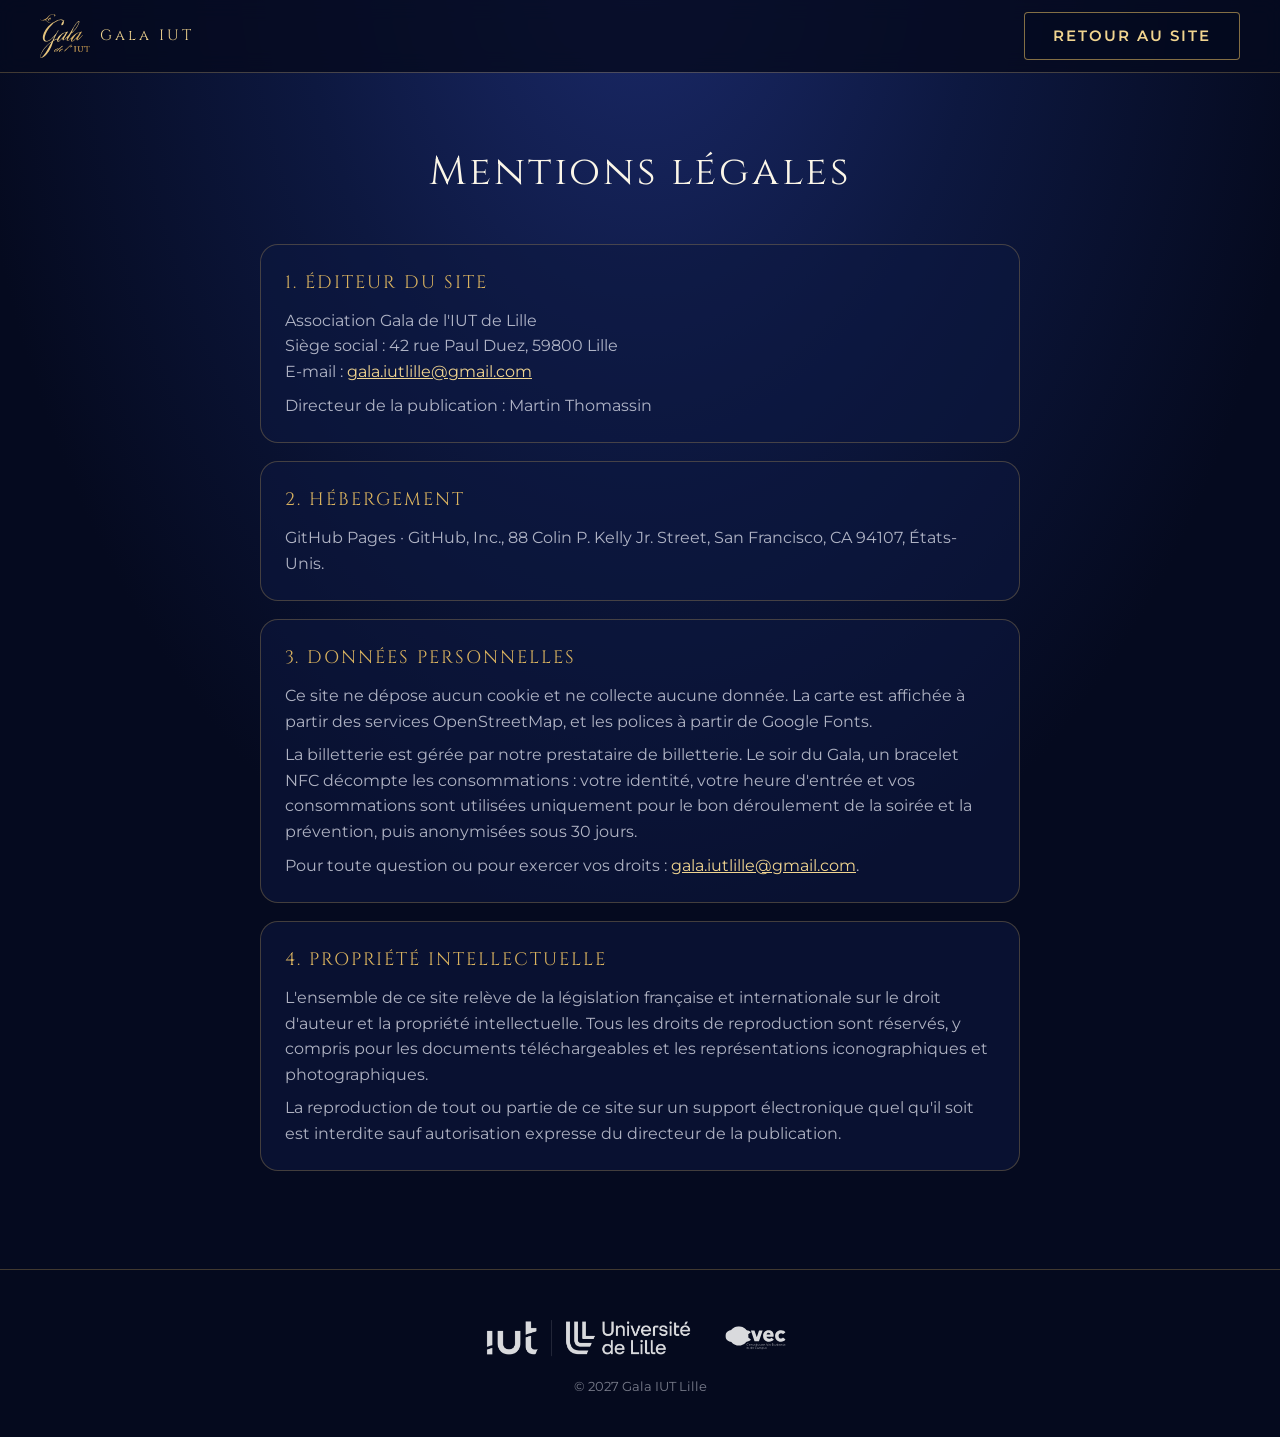
==== commit 02905539: "Retour au style bleu nuit/Cinzel, textes et boutons inspirés de 2026, logo vectoriel SVG Co-Authored" ====
--- a/mentions-legales.html
+++ b/mentions-legales.html
@@ -4,22 +4,19 @@
   <meta charset="utf-8">
   <meta name="viewport" content="width=device-width, initial-scale=1">
   <title>Mentions légales · Gala de l'IUT</title>
-  <meta name="theme-color" content="#020202">
-  <link rel="icon" type="image/png" href="img/logo-gala.png">
+  <meta name="theme-color" content="#050a1f">
+  <link rel="icon" type="image/svg+xml" href="img/logo-gala.svg">
   <link rel="preconnect" href="https://fonts.googleapis.com">
   <link rel="preconnect" href="https://fonts.gstatic.com" crossorigin>
-  <link rel="stylesheet" href="https://fonts.googleapis.com/css2?family=Abril+Fatface&family=Playfair+Display:ital,wght@0,400;0,700;1,400;1,700&family=Montserrat:wght@300;400;500;600&display=swap">
+  <link rel="stylesheet" href="https://fonts.googleapis.com/css2?family=Cinzel:wght@400;600&family=Dancing+Script:wght@700&family=Playfair+Display:ital@0;1&family=Montserrat:wght@400;600&display=swap">
   <link rel="stylesheet" href="css/style.css">
 </head>
 <body>
-  <div class="bg" aria-hidden="true">
-    <div class="bg-glow bg-glow-blue"></div>
-    <div class="bg-glow bg-glow-gold"></div>
-    <div class="bg-grain"></div>
-  </div>
-
   <header class="nav scrolled">
-    <a class="nav-brand" href="index.html">GALA IUT</a>
+    <a class="nav-brand" href="index.html">
+      <img src="img/logo-gala.svg" alt="" width="50" height="44">
+      <span>Gala IUT</span>
+    </a>
     <a class="btn btn-ghost" href="index.html">Retour au site</a>
   </header>
 
@@ -47,7 +44,6 @@
     <section>
       <h2>4. Propriété intellectuelle</h2>
       <p>L'ensemble de ce site relève de la législation française et internationale sur le droit d'auteur et la propriété intellectuelle. Tous les droits de reproduction sont réservés, y compris pour les documents téléchargeables et les représentations iconographiques et photographiques.</p>
-      <p>Image de fond : Vincent van Gogh, <em>La Nuit étoilée</em> (1889), œuvre du domaine public.</p>
       <p>La reproduction de tout ou partie de ce site sur un support électronique quel qu'il soit est interdite sauf autorisation expresse du directeur de la publication.</p>
     </section>
   </main>
@@ -55,10 +51,10 @@
   <footer class="footer">
     <div class="container footer-inner">
       <div class="partners">
-        <img src="img/logo_univ_iut.png" alt="IUT · Université de Lille" height="44">
-        <img src="img/cvec.svg" alt="Financé par la CVEC" height="44">
+        <img src="img/logo_univ_iut.png" alt="IUT · Université de Lille" height="40">
+        <img src="img/cvec.svg" alt="Financé par la CVEC" height="40">
       </div>
-      <p class="note">© 2027 Gala IUT Lille</p>
+      <p class="small">© 2027 Gala IUT Lille</p>
     </div>
   </footer>
 </body>
--- a/css/style.css
+++ b/css/style.css
@@ -1,203 +1,236 @@
 /* Gala de l'IUT 2027 · Nuit étoilée
-   Structure et typographie du site 2026 (Abril Fatface, Playfair Display, Montserrat, or sur noir),
-   fond qui devient « La Nuit étoilée » de Van Gogh au défilement (--p, de 0 à 1). */
+   Bleu nuit, or et une touche de bordeaux (palette du dossier 2027). */
 :root {
-  --noir: #020202;
-  --or: #f4d06f;
-  --or-fonce: #c9a34e;
-  --or-degrade: linear-gradient(180deg, #fcf6ba 0%, #f4d06f 45%, #bf953f 100%);
-  --texte: #ffffff;
-  --texte-doux: rgba(255, 255, 255, 0.72);
-  --texte-faible: rgba(255, 255, 255, 0.5);
-  --carte: rgba(18, 18, 22, 0.72);
-  --bord: rgba(255, 255, 255, 0.1);
-  --bord-or: rgba(244, 208, 111, 0.55);
-  --titre: 'Abril Fatface', Georgia, serif;
+  --nuit: #050a1f;
+  --nuit-2: #0d1840;
+  --bleu: #1b2a6b;
+  --bleu-clair: #b9c1e6;
+  --or: #d9b25f;
+  --or-clair: #f1d590;
+  --or-pale: #fbf6e8;
+  --bordeaux: #5a0f1e;
+  --texte: #eef0f9;
+  --texte-doux: rgba(238, 240, 249, 0.72);
+  --texte-faible: rgba(238, 240, 249, 0.5);
+  --carte: rgba(13, 24, 64, 0.55);
+  --bord: rgba(217, 178, 95, 0.28);
+  --bord-fort: rgba(217, 178, 95, 0.6);
+  --or-degrade: linear-gradient(135deg, #bf953f, #fcf6ba 35%, #d9b25f 60%, #f1d590 80%, #aa771c);
+  --serif-titre: 'Cinzel', Georgia, serif;
+  --script: 'Dancing Script', 'Segoe Script', cursive;
   --serif: 'Playfair Display', Georgia, serif;
   --sans: 'Montserrat', system-ui, -apple-system, 'Segoe UI', sans-serif;
-  --p: 0;
+  --rayon: 18px;
 }
 
 *, *::before, *::after { box-sizing: border-box; }
-html { scroll-behavior: smooth; scroll-padding-top: 76px; }
-body { margin: 0; background: var(--noir); color: var(--texte); font-family: var(--sans); font-size: 16px; line-height: 1.6; -webkit-font-smoothing: antialiased; overflow-x: hidden; }
+html { scroll-behavior: smooth; scroll-padding-top: 80px; }
+body {
+  margin: 0;
+  background: radial-gradient(ellipse at 50% -10%, var(--bleu) 0%, var(--nuit-2) 38%, var(--nuit) 75%) fixed, var(--nuit);
+  color: var(--texte);
+  font-family: var(--sans);
+  font-size: 16px;
+  line-height: 1.6;
+  -webkit-font-smoothing: antialiased;
+  overflow-x: hidden;
+}
 img { max-width: 100%; }
-a { color: var(--or); }
-h1, h2, h3, p { margin: 0; }
-svg { fill: none; stroke: currentColor; stroke-width: 1.6; stroke-linecap: round; stroke-linejoin: round; }
-
-/* Fond */
-.bg { position: fixed; inset: 0; z-index: -1; overflow: hidden; background: var(--noir); }
+a { color: var(--or-clair); }
+h1, h2, h3 { margin: 0; font-weight: 400; }
+p { margin: 0; }
+
+.bg { position: fixed; inset: 0; z-index: -1; pointer-events: none; overflow: hidden; }
+/* « La Nuit étoilée » de Van Gogh apparaît au fil du défilement (--p de 0 à 1, posé par main.js) */
 .bg-painting {
   position: absolute; inset: -6%;
   background: url('../img/nuit-etoilee.jpg') center 35% / cover no-repeat;
-  opacity: calc(var(--p) * 0.85);
-  filter: blur(calc((1 - var(--p)) * 14px)) saturate(calc(0.4 + var(--p) * 0.9)) brightness(calc(0.55 + var(--p) * 0.35));
-  transform: scale(calc(1.18 - var(--p) * 0.12)) rotate(calc((1 - var(--p)) * -3deg));
+  opacity: calc(var(--p, 0) * 0.8);
+  filter: blur(calc((1 - var(--p, 0)) * 14px)) saturate(calc(0.5 + var(--p, 0) * 0.7));
+  transform: scale(calc(1.18 - var(--p, 0) * 0.12)) rotate(calc((1 - var(--p, 0)) * -3deg));
   will-change: opacity, filter, transform;
-  animation: swirl 26s ease-in-out infinite alternate;
-}
-@keyframes swirl { to { background-position: 52% 38%; } }
-#sky { position: absolute; inset: 0; width: 100%; height: 100%; opacity: calc(1 - var(--p) * 0.75); }
-.bg-glow { position: absolute; border-radius: 50%; filter: blur(110px); }
-.bg-glow-blue { width: 55vw; height: 55vw; top: -15vw; left: -15vw; background: #1b3a8a; opacity: calc(0.45 - var(--p) * 0.3); }
-.bg-glow-gold { width: 40vw; height: 40vw; bottom: -12vw; right: -10vw; background: #c9a34e; opacity: calc(0.22 - var(--p) * 0.12); }
-.bg-veil { position: absolute; inset: 0; background: linear-gradient(180deg, rgba(2, 2, 2, 0.35), rgba(2, 2, 2, 0.6)); }
-.bg-grain {
-  position: absolute; inset: 0; opacity: 0.08; mix-blend-mode: overlay;
-  background-image: url("data:image/svg+xml,%3Csvg xmlns='http://www.w3.org/2000/svg' width='160' height='160'%3E%3Cfilter id='n'%3E%3CfeTurbulence type='fractalNoise' baseFrequency='0.9' numOctaves='2' stitchTiles='stitch'/%3E%3C/filter%3E%3Crect width='100%25' height='100%25' filter='url(%23n)'/%3E%3C/svg%3E");
-}
-@media (max-width: 760px) {
-  .bg-painting { background-image: url('../img/nuit-etoilee-960.jpg'); }
-}
-
-.container { width: min(1180px, 100% - 32px); margin-inline: auto; }
+}
+#sky { position: absolute; inset: 0; width: 100%; height: 100%; opacity: calc(1 - var(--p, 0) * 0.7); }
+.bg-veil { position: absolute; inset: 0; background: linear-gradient(180deg, rgba(5, 10, 31, 0.35), rgba(5, 10, 31, 0.6)); }
+@media (max-width: 760px) { .bg-painting { background-image: url('../img/nuit-etoilee-960.jpg'); } }
+
+.container { width: min(1120px, 100% - 32px); margin-inline: auto; }
 .container.narrow { width: min(760px, 100% - 32px); }
 
 /* Navigation */
-.nav { position: fixed; top: 0; left: 0; right: 0; z-index: 50; display: flex; align-items: center; justify-content: space-between; padding: 14px clamp(16px, 2vw, 24px); transition: background 0.3s, backdrop-filter 0.3s; }
-.nav.scrolled { background: rgba(2, 2, 2, 0.78); backdrop-filter: blur(10px); border-bottom: 1px solid var(--bord); }
-.nav-brand { font-family: var(--titre); font-size: 24px; letter-spacing: 1px; text-decoration: none; background: var(--or-degrade); -webkit-background-clip: text; background-clip: text; color: transparent; }
-.nav-links { display: flex; align-items: center; gap: 16px; }
-.nav-link { display: inline-flex; align-items: center; gap: 6px; color: var(--texte); text-decoration: none; font-family: var(--serif); font-weight: 700; font-size: 14px; letter-spacing: 1.5px; text-transform: uppercase; }
-.nav-link:hover { color: var(--or); }
-.nav-link svg { width: 16px; height: 16px; }
-
-/* Boutons (rectangulaires, comme en 2026) */
-.btn { display: inline-flex; align-items: center; justify-content: center; gap: 8px; border-radius: 4px; text-decoration: none; font-weight: 600; letter-spacing: 2px; text-transform: uppercase; transition: transform 0.2s, box-shadow 0.2s; }
-.btn svg { width: 18px; height: 18px; }
-.btn-gold { background: var(--or); color: #121212; box-shadow: 0 0 22px rgba(244, 208, 111, 0.25); }
-.btn-gold:hover { transform: translateY(-2px); box-shadow: 0 0 34px rgba(244, 208, 111, 0.45); }
-.btn-ghost { border: 1px solid var(--bord-or); color: var(--or); padding: 8px 18px; font-size: 13px; }
-.btn-sm { padding: 8px 18px; font-family: var(--serif); font-weight: 700; font-size: 14px; letter-spacing: 1.5px; }
-.btn-lg { padding: 20px 40px; font-family: var(--sans); font-size: 17px; }
-.btn[aria-disabled='true'] { opacity: 0.6; cursor: default; box-shadow: none; transform: none; }
-:focus-visible { outline: 2px solid var(--or); outline-offset: 3px; }
+.nav {
+  position: fixed; top: 0; left: 0; right: 0; z-index: 50;
+  display: flex; align-items: center; justify-content: space-between;
+  padding: 12px clamp(16px, 4vw, 40px);
+  transition: background 0.3s, box-shadow 0.3s, backdrop-filter 0.3s;
+}
+.nav.scrolled { background: rgba(5, 10, 31, 0.82); backdrop-filter: blur(10px); box-shadow: 0 1px 0 var(--bord); }
+.nav-brand { display: flex; align-items: center; gap: 10px; text-decoration: none; color: var(--or-clair); }
+.nav-brand span { font-family: var(--serif-titre); letter-spacing: 3px; font-size: 15px; }
+.nav ul { list-style: none; display: flex; align-items: center; gap: 4px; margin: 0; padding: 0; }
+.nav ul a { display: block; padding: 8px 14px; color: var(--texte); text-decoration: none; font-size: 14px; letter-spacing: 1px; border-radius: 999px; transition: color 0.2s, background 0.2s; }
+.nav ul a:hover { color: var(--or-clair); background: rgba(217, 178, 95, 0.08); }
+.nav ul a.nav-cta { display: inline-flex; align-items: center; gap: 8px; margin-left: 8px; border-radius: 4px; background: var(--or-degrade); color: #1a1408; font-weight: 600; letter-spacing: 1.5px; text-transform: uppercase; font-size: 13px; box-shadow: 0 0 20px rgba(217, 178, 95, 0.3); }
+.nav ul a.nav-cta:hover { color: #1a1408; background: var(--or-degrade); box-shadow: 0 0 30px rgba(217, 178, 95, 0.5); }
+.nav-toggle { display: none; background: none; border: 1px solid var(--bord-fort); border-radius: 10px; width: 44px; height: 40px; padding: 10px; cursor: pointer; }
+.nav-toggle span { display: block; height: 2px; background: var(--or-clair); margin: 4px 0; border-radius: 2px; transition: transform 0.25s, opacity 0.25s; }
 
 /* Accueil */
-.hero { min-height: 100svh; display: flex; flex-direction: column; align-items: center; justify-content: center; text-align: center; padding: 100px 16px 90px; position: relative; }
-.hero-kicker { font-size: clamp(11px, 1.6vw, 14px); font-weight: 600; letter-spacing: 3px; text-transform: uppercase; color: var(--or-fonce); }
-.hero-logo { width: clamp(250px, 42vw, 440px); height: auto; margin: 18px 0 6px; filter: drop-shadow(0 0 34px rgba(244, 208, 111, 0.35)); }
-.hero-theme { font-family: var(--serif); font-style: italic; font-weight: 700; font-size: clamp(26px, 4.5vw, 42px); background: var(--or-degrade); -webkit-background-clip: text; background-clip: text; color: transparent; padding: 0 4px; }
-.hero-rule { width: 96px; height: 1px; background: var(--or-fonce); margin: 20px 0; }
-.hero-date { font-size: clamp(16px, 2.6vw, 22px); letter-spacing: 6px; text-transform: uppercase; font-weight: 500; }
-.hero-hours { font-size: 14px; letter-spacing: 4px; text-transform: uppercase; color: var(--or-fonce); margin-top: 8px; }
-.countdown { font-family: var(--titre); font-size: clamp(26px, 5vw, 40px); letter-spacing: 3px; margin-top: 28px; min-height: 1.3em; text-shadow: 0 4px 6px rgba(0, 0, 0, 0.8); }
-.countdown b { font-weight: 400; color: var(--or); }
-.scroll-hint { position: absolute; bottom: 24px; left: 50%; transform: translateX(-50%); color: var(--texte-faible); animation: bounce 2s ease-in-out infinite; }
-.scroll-hint svg { width: 28px; height: 28px; }
-@keyframes bounce { 50% { transform: translate(-50%, 8px); } }
+.hero { position: relative; min-height: 100svh; display: grid; place-items: center; text-align: center; padding: 110px 16px 80px; overflow: hidden; }
+.hero-content { position: relative; z-index: 2; max-width: 820px; display: flex; flex-direction: column; align-items: center; gap: 18px; }
+.hero-kicker { font-family: var(--serif); font-style: italic; color: var(--bleu-clair); font-size: clamp(15px, 2.2vw, 18px); letter-spacing: 0.5px; }
+.hero-logo { width: clamp(250px, 40vw, 420px); height: auto; filter: drop-shadow(0 0 30px rgba(217, 178, 95, 0.35)); }
+.hero-theme {
+  font-family: var(--script); font-weight: 700; font-size: clamp(50px, 9vw, 96px); line-height: 1.1;
+  background: var(--or-degrade); -webkit-background-clip: text; background-clip: text; color: transparent;
+  filter: drop-shadow(0 0 24px rgba(241, 213, 144, 0.25));
+  padding: 0 0.15em;
+}
+.hero-date { display: flex; flex-wrap: wrap; justify-content: center; gap: 10px 14px; font-family: var(--serif-titre); letter-spacing: 3px; font-size: clamp(13px, 2vw, 17px); text-transform: uppercase; color: var(--or-pale); }
+.hero-date .dot { color: var(--or); }
+.hero-theme span { font-family: var(--serif); font-style: italic; font-weight: 400; font-size: 0.42em; vertical-align: 0.35em; margin-right: 0.15em; }
+
+.countdown { display: grid; grid-template-columns: repeat(4, minmax(64px, 1fr)); gap: 10px; margin-top: 6px; }
+.countdown div { background: var(--carte); border: 1px solid var(--bord); border-radius: 14px; padding: 10px 8px; backdrop-filter: blur(6px); }
+.countdown strong { display: block; font-family: var(--serif-titre); font-size: clamp(24px, 4vw, 34px); color: var(--or-clair); font-variant-numeric: tabular-nums; line-height: 1.2; }
+.countdown span { font-size: 11px; letter-spacing: 2px; text-transform: uppercase; color: var(--texte-faible); }
+.countdown.done { grid-template-columns: 1fr; font-family: var(--script); font-size: 34px; color: var(--or-clair); }
+
+.hero-actions { display: flex; flex-wrap: wrap; justify-content: center; gap: 12px; margin-top: 8px; }
+
+.scroll-hint { position: absolute; bottom: 24px; left: 50%; transform: translateX(-50%); width: 26px; height: 42px; border: 2px solid var(--bord-fort); border-radius: 14px; z-index: 2; }
+.scroll-hint span { position: absolute; top: 8px; left: 50%; width: 4px; height: 8px; margin-left: -2px; border-radius: 2px; background: var(--or-clair); animation: scroll 1.8s ease-in-out infinite; }
+@keyframes scroll { 0% { opacity: 0; transform: translateY(0); } 40% { opacity: 1; } 100% { opacity: 0; transform: translateY(14px); } }
+
+/* Boutons */
+.btn { display: inline-flex; align-items: center; justify-content: center; gap: 8px; min-height: 48px; padding: 0 28px; border-radius: 4px; font-family: var(--sans); font-weight: 600; letter-spacing: 2px; text-transform: uppercase; text-decoration: none; font-size: 15px; transition: transform 0.2s, box-shadow 0.2s, background 0.2s; cursor: pointer; border: 0; }
+.btn-gold { background: var(--or-degrade); color: #1a1408; box-shadow: 0 0 24px rgba(217, 178, 95, 0.3); }
+.btn-gold:hover { transform: translateY(-2px); box-shadow: 0 0 36px rgba(217, 178, 95, 0.5); }
+.btn-ghost { border: 1.5px solid var(--bord-fort); color: var(--or-clair); background: rgba(5, 10, 31, 0.35); }
+.btn-ghost:hover { background: rgba(217, 178, 95, 0.1); }
+.btn-lg { min-height: 60px; padding: 0 40px; font-size: 17px; }
+.btn svg, .nav-cta svg { width: 18px; height: 18px; fill: none; stroke: currentColor; stroke-width: 1.7; stroke-linecap: round; stroke-linejoin: round; }
+.btn[aria-disabled='true'] { opacity: 0.55; cursor: default; box-shadow: none; transform: none; }
+:focus-visible { outline: 2px solid var(--or-clair); outline-offset: 3px; border-radius: 8px; }
 
 /* Sections */
-.section { padding: clamp(80px, 11vw, 130px) 0; }
-.section-head { text-align: center; max-width: 720px; margin: 0 auto clamp(40px, 5vw, 64px); }
-h2 { font-family: var(--titre); font-size: clamp(36px, 6vw, 60px); line-height: 1.15; font-weight: 400; }
-.gold-title { text-transform: uppercase; background: var(--or-degrade); -webkit-background-clip: text; background-clip: text; color: transparent; }
-.subtitle { font-family: var(--serif); font-style: italic; color: var(--texte-doux); font-size: clamp(16px, 2vw, 19px); margin-top: 14px; }
-.muted { color: var(--texte-faible); font-size: 13px; }
-.note { color: var(--texte-faible); font-size: 13px; text-align: center; }
-
-/* Cartes d'info */
-.info-grid { display: grid; grid-template-columns: repeat(auto-fit, minmax(230px, 1fr)); gap: 24px; }
-.card { background: var(--carte); border: 1px solid var(--bord); border-radius: 6px; padding: 32px 22px; text-align: center; backdrop-filter: blur(8px); transition: border-color 0.3s; }
-.card:hover { border-color: var(--bord-or); }
-.card-icon { width: 48px; height: 48px; margin: 0 auto 18px; border-radius: 50%; background: rgba(244, 208, 111, 0.1); color: var(--or); display: grid; place-items: center; }
-.card-icon svg { width: 24px; height: 24px; }
-.card h3 { font-family: var(--titre); font-weight: 400; font-size: 21px; color: #fcf6ba; margin-bottom: 10px; }
-.card p { font-size: 17px; }
-.card p.muted { font-size: 13px; }
-
-/* Carte */
-.map-card { margin: 48px auto 0; max-width: 900px; padding: 8px 8px 12px; background: var(--carte); border: 1px solid var(--bord); border-radius: 6px; backdrop-filter: blur(8px); }
-#map { height: 420px; border-radius: 4px; background: #1a1a1a; }
-.map-night { filter: invert(1) hue-rotate(195deg) saturate(0.45) brightness(0.8) contrast(0.95); }
-.map-link { display: flex; align-items: center; justify-content: center; gap: 8px; padding-top: 12px; color: var(--texte-faible); text-decoration: none; font-size: 13px; letter-spacing: 2px; text-transform: uppercase; }
-.map-link:hover { color: var(--or); }
-.map-link svg { width: 14px; height: 14px; }
-.map-legend { background: rgba(2, 2, 2, 0.85); color: #fff; padding: 10px 14px; border-radius: 4px; font: 600 11px/1.9 var(--sans); letter-spacing: 1.5px; text-transform: uppercase; }
+.section { padding: clamp(72px, 10vw, 120px) 0; position: relative; }
+.section-head { text-align: center; max-width: 680px; margin: 0 auto clamp(36px, 5vw, 56px); }
+.eyebrow { font-family: var(--script); font-size: 26px; color: var(--or); margin-bottom: 4px; }
+h2 { font-family: var(--serif-titre); font-size: clamp(30px, 5vw, 46px); letter-spacing: 3px; text-transform: uppercase; color: var(--or-pale); }
+.lead { font-family: var(--serif); font-style: italic; font-size: clamp(17px, 2.2vw, 20px); color: var(--bleu-clair); margin-top: 12px; }
+.small { font-size: 13px; color: var(--texte-faible); }
+
+.grid { display: grid; gap: 18px; }
+.info-grid { grid-template-columns: repeat(auto-fit, minmax(230px, 1fr)); }
+.card, .feature, .ticket { background: var(--carte); border: 1px solid var(--bord); border-radius: var(--rayon); backdrop-filter: blur(8px); }
+.card { padding: 26px 22px; text-align: center; transition: border-color 0.3s, transform 0.3s; }
+.card:hover { border-color: var(--bord-fort); transform: translateY(-4px); }
+.card-icon { width: 54px; height: 54px; margin: 0 auto 14px; border-radius: 50%; border: 1px solid var(--bord-fort); display: grid; place-items: center; }
+.card-icon svg { width: 26px; height: 26px; fill: none; stroke: var(--or-clair); stroke-width: 1.5; stroke-linecap: round; stroke-linejoin: round; }
+.card h3 { font-family: var(--serif-titre); letter-spacing: 2px; text-transform: uppercase; font-size: 14px; color: var(--or); margin-bottom: 8px; }
+.card .big { font-family: var(--serif); font-size: 20px; color: var(--texte); }
+.card p:not(.big) { color: var(--texte-doux); font-size: 14px; margin-top: 4px; }
+
+/* Inclus */
+.included { grid-template-columns: repeat(auto-fit, minmax(200px, 1fr)); }
+.feature-grid { grid-template-columns: repeat(auto-fit, minmax(240px, 1fr)); }
+.feature { padding: 22px; position: relative; }
+.feature::before { content: '✦'; position: absolute; top: 18px; right: 20px; color: var(--or); font-size: 14px; opacity: 0.8; }
+.feature h3 { font-family: var(--serif); font-size: 19px; color: var(--or-pale); margin-bottom: 6px; padding-right: 20px; }
+.feature p { color: var(--texte-doux); font-size: 15px; }
+
+/* Sécurité & prévention */
+.section-safety { background: linear-gradient(180deg, transparent, rgba(90, 15, 30, 0.2) 50%, transparent); }
+.safety { display: grid; grid-template-columns: 1fr 1fr; gap: 18px; align-items: stretch; }
+.safety-intro { background: linear-gradient(160deg, rgba(27, 42, 107, 0.8), rgba(90, 15, 30, 0.45)); border: 1px solid var(--bord-fort); border-radius: var(--rayon); padding: 30px; backdrop-filter: blur(8px); }
+.safety-intro h3 { font-family: var(--script); font-weight: 700; font-size: clamp(32px, 4vw, 42px); color: var(--or-clair); margin-bottom: 12px; }
+.safety-intro p { color: var(--texte); font-size: 17px; }
+.safety-list { list-style: none; margin: 0; padding: 0; display: grid; gap: 12px; }
+.safety-list li { background: var(--carte); border: 1px solid var(--bord); border-radius: 14px; padding: 16px 20px 16px 48px; position: relative; color: var(--texte-doux); backdrop-filter: blur(8px); }
+.safety-list li::before { content: '✦'; position: absolute; left: 20px; top: 16px; color: var(--or); }
+.safety-list strong { display: block; color: var(--or-pale); font-family: var(--serif); font-size: 17px; font-weight: 400; }
+
+/* Billetterie */
+.section-tickets { background: linear-gradient(180deg, transparent, rgba(27, 42, 107, 0.35) 50%, transparent); }
+.ticket-grid { grid-template-columns: repeat(auto-fit, minmax(260px, 1fr)); align-items: stretch; }
+.ticket { padding: 30px 26px; display: flex; flex-direction: column; position: relative; }
+.ticket h3 { font-family: var(--serif-titre); font-size: 20px; letter-spacing: 2px; text-transform: uppercase; color: var(--or-pale); }
+.ticket-sub { color: var(--texte-faible); font-size: 13px; margin-top: 2px; }
+.price { margin: 18px 0; display: flex; align-items: baseline; gap: 8px; }
+.price strong { font-family: var(--serif-titre); font-size: 48px; font-weight: 600; background: var(--or-degrade); -webkit-background-clip: text; background-clip: text; color: transparent; line-height: 1; }
+.price span { color: var(--texte-faible); font-size: 14px; }
+.ticket ul { list-style: none; padding: 0; margin: 0; display: grid; gap: 10px; border-top: 1px solid var(--bord); padding-top: 18px; }
+.ticket li { position: relative; padding-left: 26px; color: var(--texte-doux); }
+.ticket li::before { content: '✦'; position: absolute; left: 0; color: var(--or); }
+.ticket-featured { border-color: var(--bord-fort); background: linear-gradient(160deg, rgba(27, 42, 107, 0.75), rgba(13, 24, 64, 0.7)); box-shadow: 0 0 40px rgba(217, 178, 95, 0.15); }
+.ticket-badge { position: absolute; top: -13px; left: 50%; transform: translateX(-50%); background: var(--or-degrade); color: #1a1408; font-size: 12px; font-weight: 600; letter-spacing: 1.5px; text-transform: uppercase; padding: 4px 14px; border-radius: 999px; white-space: nowrap; }
+.tickets-cta { text-align: center; margin-top: 40px; display: flex; flex-direction: column; align-items: center; gap: 16px; }
+
+/* Accès */
+.access-layout { display: grid; grid-template-columns: 1fr 1.2fr; gap: clamp(28px, 5vw, 64px); align-items: center; }
+.access-layout h2 { margin-bottom: 4px; }
+.access-list { list-style: none; padding: 0; margin: 24px 0 28px; display: grid; gap: 12px; }
+.access-list li { padding-left: 26px; position: relative; color: var(--texte-doux); }
+.access-list li::before { content: '✦'; position: absolute; left: 0; color: var(--or); }
+.access-list strong { color: var(--or-pale); font-weight: 600; }
+.map-frame { border-radius: var(--rayon); overflow: hidden; border: 1px solid var(--bord-fort); box-shadow: 0 0 40px rgba(5, 10, 31, 0.7); }
+#map { height: 400px; background: var(--nuit-2); }
+.map-night { filter: invert(1) hue-rotate(200deg) saturate(0.6) brightness(0.85) contrast(0.95); }
+.leaflet-popup-content-wrapper, .leaflet-popup-tip { background: var(--nuit-2); color: var(--texte); border: 1px solid var(--bord); }
+.leaflet-container a.leaflet-popup-close-button { color: var(--or-clair); }
+.iut-pin { width: 12px; height: 12px; border-radius: 50%; background: var(--texte); border: 2px solid var(--nuit); box-shadow: 0 0 10px rgba(238, 240, 249, 0.7); }
+.map-legend { background: rgba(5, 10, 31, 0.9); color: var(--texte); border: 1px solid var(--bord); padding: 8px 12px; border-radius: 10px; font: 600 11px/1.9 var(--sans); letter-spacing: 1px; text-transform: uppercase; }
 .map-legend i { display: inline-block; width: 12px; height: 12px; margin-right: 8px; vertical-align: -1px; border-radius: 2px; }
 .map-legend i.round { border-radius: 50%; }
-.gala-pin { width: 18px; height: 18px; border-radius: 50%; background: var(--or); border: 3px solid #020202; box-shadow: 0 0 0 2px var(--or), 0 0 20px 6px rgba(244, 208, 111, 0.6); }
-.iut-pin { width: 12px; height: 12px; border-radius: 50%; background: #fff; border: 2px solid #020202; box-shadow: 0 0 10px rgba(255, 255, 255, 0.7); }
-.leaflet-popup-content-wrapper { border-radius: 6px; }
-
-/* Inclus */
-.included { list-style: none; margin: 0; padding: 0; display: grid; grid-template-columns: repeat(5, 1fr); gap: 16px; }
-.included li { background: var(--carte); border: 1px solid var(--bord); border-radius: 6px; padding: 26px 16px; text-align: center; display: flex; flex-direction: column; align-items: center; gap: 6px; backdrop-filter: blur(8px); }
-.inc-icon { width: 56px; height: 56px; border-radius: 50%; border: 1px solid var(--bord-or); color: var(--or); display: grid; place-items: center; margin-bottom: 8px; }
-.inc-icon svg { width: 26px; height: 26px; }
-.included strong { font-family: var(--serif); font-size: 18px; color: #fcf6ba; }
-.included span:last-child { color: var(--texte-doux); font-size: 14px; }
-
-/* Sécurité & prévention */
-.safety { display: grid; grid-template-columns: 1fr 1fr; gap: 24px; align-items: stretch; }
-.safety-intro { background: linear-gradient(150deg, rgba(27, 58, 138, 0.55), rgba(18, 18, 22, 0.75)); border: 1px solid var(--bord-or); border-radius: 6px; padding: 32px; backdrop-filter: blur(8px); }
-.safety-title { font-family: var(--titre); font-size: clamp(26px, 3.5vw, 34px); color: var(--or); margin-bottom: 14px; }
-.safety-intro p:not(.safety-title) { color: var(--texte-doux); font-size: 17px; }
-.safety-list { list-style: none; margin: 0; padding: 0; display: grid; gap: 12px; }
-.safety-list li { background: var(--carte); border: 1px solid var(--bord); border-radius: 6px; padding: 18px 20px 18px 50px; position: relative; color: var(--texte-doux); backdrop-filter: blur(8px); }
-.safety-list li::before { content: '✦'; position: absolute; left: 20px; top: 18px; color: var(--or); }
-.safety-list strong { display: block; color: #fff; font-family: var(--serif); font-size: 17px; }
+.gala-pin { width: 22px; height: 22px; border-radius: 50%; background: var(--or-degrade); border: 3px solid var(--nuit); box-shadow: 0 0 0 2px var(--or), 0 0 22px 6px rgba(241, 213, 144, 0.55); }
 
 /* FAQ */
 .faq { display: grid; gap: 12px; }
-.faq details { background: var(--carte); border: 1px solid var(--bord); border-radius: 6px; padding: 0 22px; backdrop-filter: blur(8px); transition: border-color 0.2s; }
-.faq details[open] { border-color: var(--bord-or); }
-.faq summary { list-style: none; cursor: pointer; padding: 18px 32px 18px 0; position: relative; font-family: var(--serif); font-weight: 700; font-size: 18px; }
+.faq details { background: var(--carte); border: 1px solid var(--bord); border-radius: 14px; padding: 0 20px; transition: border-color 0.2s; }
+.faq details[open] { border-color: var(--bord-fort); }
+.faq summary { list-style: none; cursor: pointer; padding: 18px 30px 18px 0; position: relative; font-family: var(--serif); font-size: 18px; color: var(--or-pale); }
 .faq summary::-webkit-details-marker { display: none; }
-.faq summary::after { content: '+'; position: absolute; right: 0; top: 50%; transform: translateY(-50%); font-size: 26px; font-weight: 400; color: var(--or); transition: transform 0.25s; }
+.faq summary::after { content: '+'; position: absolute; right: 0; top: 50%; transform: translateY(-50%); font-size: 24px; color: var(--or); transition: transform 0.25s; }
 .faq details[open] summary::after { transform: translateY(-50%) rotate(45deg); }
 .faq details p { color: var(--texte-doux); padding-bottom: 20px; }
 
-/* Billetterie */
-.ticket-grid { display: grid; grid-template-columns: repeat(3, 1fr); gap: 24px; align-items: stretch; }
-.ticket { background: var(--carte); border: 1px solid var(--bord); border-radius: 6px; padding: 36px 32px; text-align: center; backdrop-filter: blur(8px); }
-.ticket-featured { border-color: var(--or); background: linear-gradient(180deg, rgba(60, 48, 18, 0.55), rgba(18, 18, 22, 0.8)); box-shadow: 0 0 40px rgba(244, 208, 111, 0.12); }
-.ticket h3 { font-family: var(--titre); font-weight: 400; font-size: 25px; line-height: 1.3; }
-.price { color: var(--texte-faible); font-size: 15px; margin: 14px 0 22px; }
-.price strong { font-family: var(--sans); font-weight: 600; font-size: 36px; color: var(--or); margin-right: 4px; }
-.ticket ul { list-style: none; padding: 0; margin: 0 auto; display: inline-grid; gap: 12px; text-align: left; }
-.ticket li { position: relative; padding-left: 28px; font-size: 15px; }
-.ticket li::before { content: ''; position: absolute; left: 2px; top: 6px; width: 10px; height: 6px; border-left: 2px solid var(--or); border-bottom: 2px solid var(--or); transform: rotate(-45deg); }
-.tickets-cta { display: flex; flex-direction: column; align-items: center; gap: 26px; margin-top: 48px; }
-
 /* Pied de page */
-.footer { border-top: 1px solid var(--bord); padding: 44px 0 36px; background: rgba(2, 2, 2, 0.75); }
-.footer-inner { display: flex; flex-direction: column; align-items: center; gap: 20px; }
-.partners { display: flex; flex-wrap: wrap; justify-content: center; align-items: center; gap: 28px; }
-.partners img { height: 44px; width: auto; filter: brightness(0) invert(1); opacity: 0.85; }
-.footer-links { display: flex; flex-wrap: wrap; justify-content: center; gap: 8px 26px; }
-.footer-links a { color: var(--texte-doux); text-decoration: none; font-size: 14px; }
-.footer-links a:hover { color: var(--or); }
+.footer { border-top: 1px solid var(--bord); padding: 48px 0 40px; background: rgba(5, 10, 31, 0.6); }
+.footer-inner { display: flex; flex-direction: column; align-items: center; gap: 18px; text-align: center; }
+.footer-links { display: flex; flex-wrap: wrap; justify-content: center; gap: 8px 24px; }
+.footer-links a { color: var(--texte-doux); text-decoration: none; }
+.footer-links a:hover { color: var(--or-clair); }
+.partners { display: flex; flex-wrap: wrap; justify-content: center; align-items: center; gap: 24px; opacity: 0.85; }
+.partners img { height: 40px; width: auto; filter: brightness(0) invert(1); }
 
 /* Apparition au défilement */
-.reveal { opacity: 0; transform: translateY(26px); transition: opacity 0.9s ease, transform 0.9s ease; }
+.reveal { opacity: 0; transform: translateY(24px); transition: opacity 0.8s ease, transform 0.8s ease; }
 .reveal.visible { opacity: 1; transform: none; }
 
 /* Mentions légales */
-.legal { padding: 130px 0 80px; }
-.legal h1 { font-family: var(--titre); font-weight: 400; font-size: clamp(34px, 6vw, 52px); text-align: center; margin-bottom: 40px; }
-.legal section { background: var(--carte); border: 1px solid var(--bord); border-radius: 6px; padding: 26px; margin-bottom: 18px; backdrop-filter: blur(8px); }
-.legal h2 { font-size: 22px; color: var(--or); margin-bottom: 10px; }
+.legal { padding: 140px 0 80px; }
+.legal h1 { font-family: var(--serif-titre); font-size: clamp(28px, 5vw, 40px); letter-spacing: 3px; color: var(--or-pale); text-align: center; margin-bottom: 40px; }
+.legal section { background: var(--carte); border: 1px solid var(--bord); border-radius: var(--rayon); padding: 24px; margin-bottom: 18px; }
+.legal h2 { font-size: 18px; letter-spacing: 2px; margin-bottom: 10px; color: var(--or); }
 .legal p { color: var(--texte-doux); margin-top: 8px; }
 
-/* Tablette et mobile */
-@media (max-width: 1000px) {
-  .included { grid-template-columns: repeat(3, 1fr); }
-  .ticket-grid { grid-template-columns: 1fr; max-width: 460px; margin-inline: auto; }
-}
-@media (max-width: 760px) {
-  .safety { grid-template-columns: 1fr; }
-  .included { grid-template-columns: repeat(2, 1fr); }
-  .included li:last-child { grid-column: 1 / -1; }
-  #map { height: 330px; }
-  .nav-brand { font-size: 20px; }
-  .nav-links { gap: 10px; }
-  .nav-link { font-size: 12px; }
-  .btn-sm { padding: 7px 12px; font-size: 12px; }
-}
-@media (max-width: 380px) {
-  .nav-link { display: none; }
+/* Mobile */
+@media (max-width: 860px) {
+  .nav-toggle { display: block; }
+  .nav ul { position: fixed; top: 64px; left: 12px; right: 12px; flex-direction: column; align-items: stretch; gap: 2px; padding: 12px; background: rgba(5, 10, 31, 0.96); border: 1px solid var(--bord); border-radius: 16px; backdrop-filter: blur(12px); opacity: 0; transform: translateY(-8px); pointer-events: none; transition: opacity 0.2s, transform 0.2s; }
+  .nav ul.open { opacity: 1; transform: none; pointer-events: auto; }
+  .nav ul a { padding: 12px 16px; font-size: 16px; }
+  .nav-toggle[aria-expanded='true'] span:nth-child(1) { transform: translateY(6px) rotate(45deg); }
+  .nav-toggle[aria-expanded='true'] span:nth-child(2) { opacity: 0; }
+  .nav-toggle[aria-expanded='true'] span:nth-child(3) { transform: translateY(-6px) rotate(-45deg); }
+  .access-layout, .safety { grid-template-columns: 1fr; }
+  #map { height: 320px; }
+}
+@media (max-width: 420px) {
+  .countdown { grid-template-columns: repeat(4, 1fr); gap: 6px; }
+  .countdown div { padding: 8px 2px; }
+  .countdown span { font-size: 9px; letter-spacing: 1px; }
 }
 
 @media (prefers-reduced-motion: reduce) {
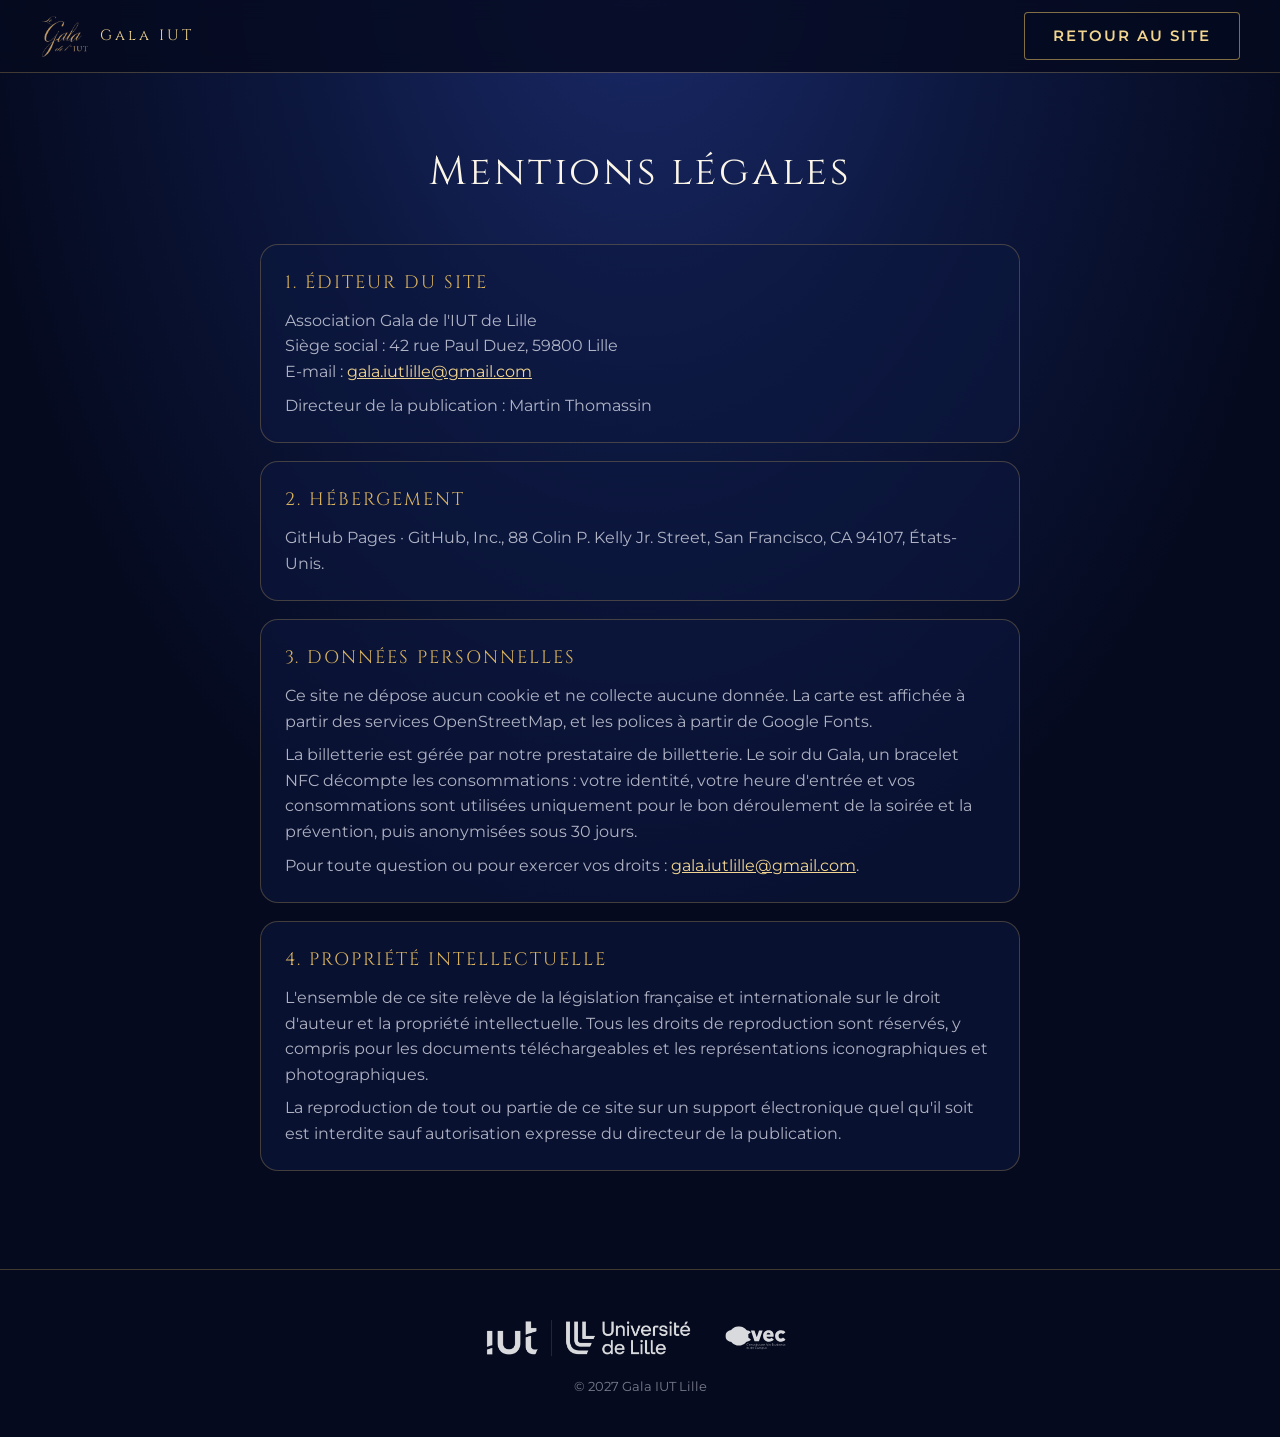
==== commit ece1bbd4: "Retour au logo original (PNG) Co-Authored-By: Claude Opus 5.5 <noreply@anthropic.com>" ====
--- a/mentions-legales.html
+++ b/mentions-legales.html
@@ -5,7 +5,7 @@
   <meta name="viewport" content="width=device-width, initial-scale=1">
   <title>Mentions légales · Gala de l'IUT</title>
   <meta name="theme-color" content="#050a1f">
-  <link rel="icon" type="image/svg+xml" href="img/logo-gala.svg">
+  <link rel="icon" type="image/png" href="img/logo-gala.png">
   <link rel="preconnect" href="https://fonts.googleapis.com">
   <link rel="preconnect" href="https://fonts.gstatic.com" crossorigin>
   <link rel="stylesheet" href="https://fonts.googleapis.com/css2?family=Cinzel:wght@400;600&family=Dancing+Script:wght@700&family=Playfair+Display:ital@0;1&family=Montserrat:wght@400;600&display=swap">
@@ -14,7 +14,7 @@
 <body>
   <header class="nav scrolled">
     <a class="nav-brand" href="index.html">
-      <img src="img/logo-gala.svg" alt="" width="50" height="44">
+      <img src="img/logo-gala.png" alt="" width="50" height="45">
       <span>Gala IUT</span>
     </a>
     <a class="btn btn-ghost" href="index.html">Retour au site</a>
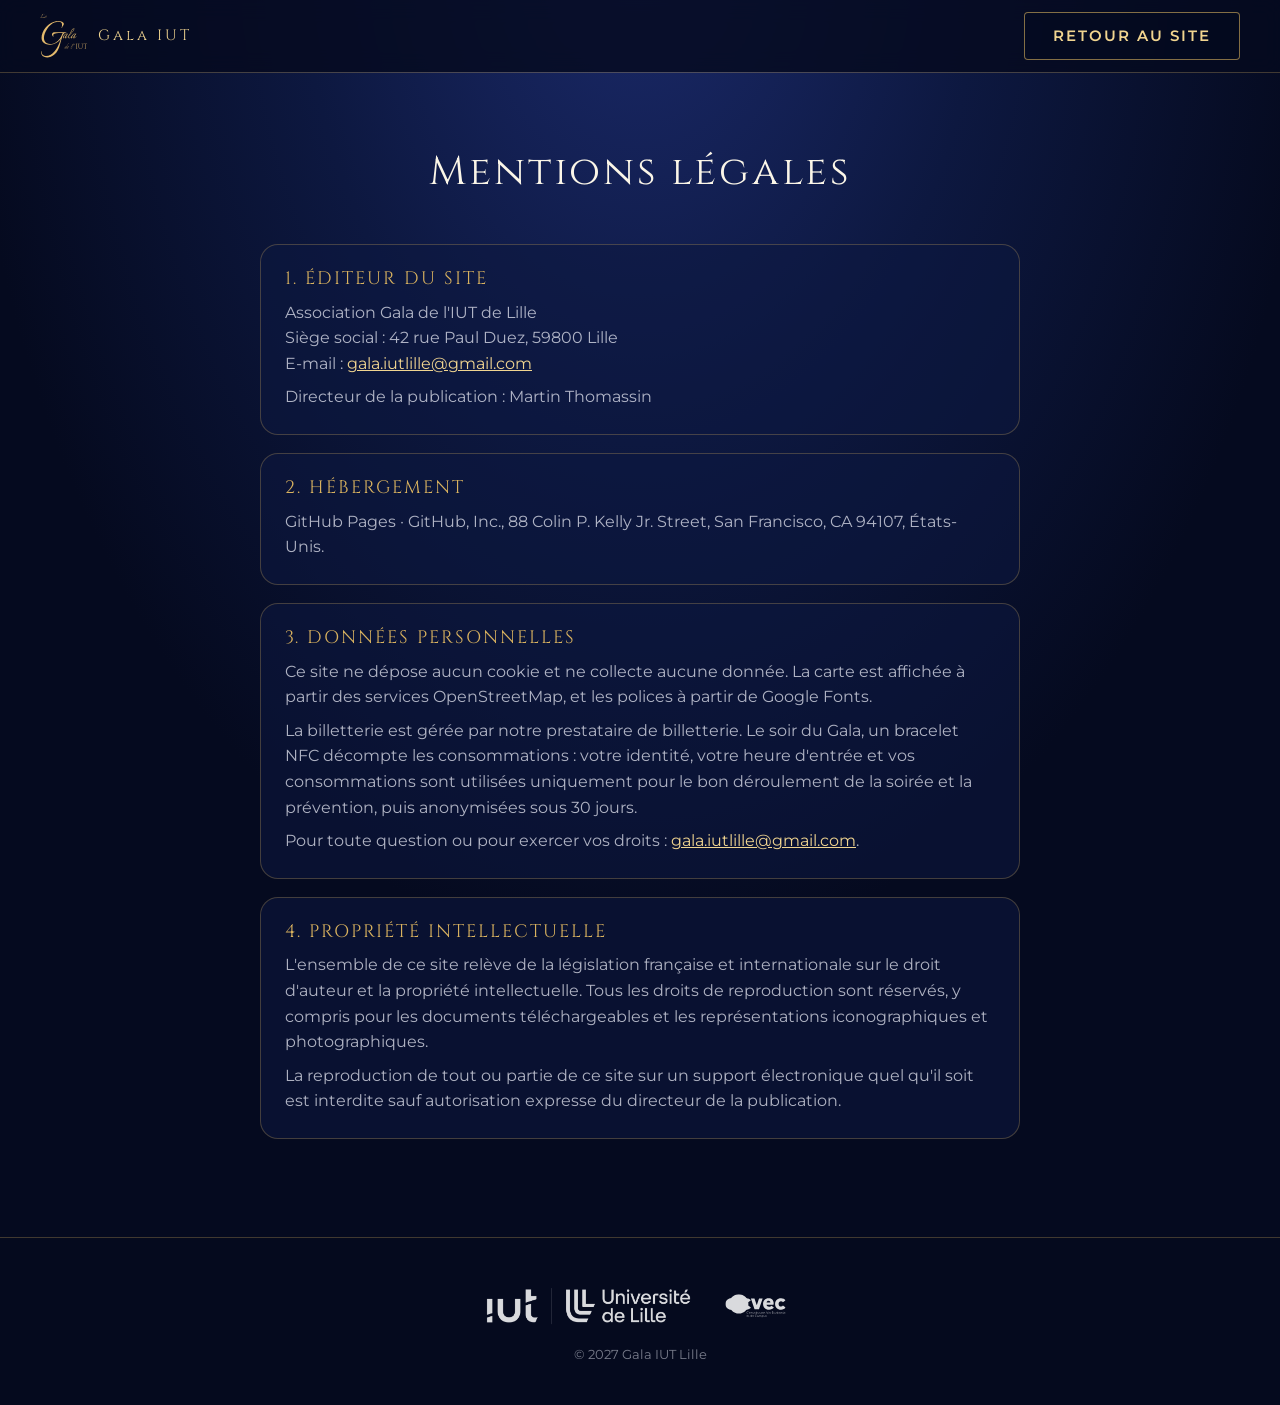
==== commit 3bf4afa8: "Logo vectoriel SVG (nav, hero, footer) Co-Authored-By: Claude Opus 5.5 <noreply@anthropic.com>" ====
--- a/mentions-legales.html
+++ b/mentions-legales.html
@@ -14,7 +14,7 @@
 <body>
   <header class="nav scrolled">
     <a class="nav-brand" href="index.html">
-      <img src="img/logo-gala.png" alt="" width="50" height="45">
+      <img src="img/logo-gala.svg" alt="" width="48" height="48">
       <span>Gala IUT</span>
     </a>
     <a class="btn btn-ghost" href="index.html">Retour au site</a>
--- a/css/style.css
+++ b/css/style.css
@@ -117,7 +117,7 @@
 .section { padding: clamp(72px, 10vw, 120px) 0; position: relative; }
 .section-head { text-align: center; max-width: 680px; margin: 0 auto clamp(36px, 5vw, 56px); }
 .eyebrow { font-family: var(--script); font-size: 26px; color: var(--or); margin-bottom: 4px; }
-h2 { font-family: var(--serif-titre); font-size: clamp(30px, 5vw, 46px); letter-spacing: 3px; text-transform: uppercase; color: var(--or-pale); }
+h2 { font-family: var(--script); font-weight: 700; font-size: clamp(48px, 7vw, 72px); line-height: 1.15; color: var(--or); text-shadow: 0 0 24px rgba(217, 178, 95, 0.25); }
 .lead { font-family: var(--serif); font-style: italic; font-size: clamp(17px, 2.2vw, 20px); color: var(--bleu-clair); margin-top: 12px; }
 .small { font-size: 13px; color: var(--texte-faible); }
 
@@ -140,12 +140,26 @@
 .feature h3 { font-family: var(--serif); font-size: 19px; color: var(--or-pale); margin-bottom: 6px; padding-right: 20px; }
 .feature p { color: var(--texte-doux); font-size: 15px; }
 
+/* Navettes */
+.shuttles { margin-top: 40px; background: var(--carte); border: 1px solid var(--bord-fort); border-radius: var(--rayon); padding: 28px; backdrop-filter: blur(8px); }
+.shuttles h3 { font-family: var(--serif-titre); letter-spacing: 2px; text-transform: uppercase; font-size: 20px; color: var(--or-pale); }
+.shuttles-sub { color: var(--texte-doux); margin: 6px 0 20px; font-size: 15px; }
+.shuttle-grid { grid-template-columns: repeat(auto-fit, minmax(220px, 1fr)); gap: 12px; }
+.shuttle { background: rgba(5, 10, 31, 0.45); border: 1px solid var(--bord); border-radius: 14px; padding: 16px 18px; }
+.shuttle h4 { margin: 0 0 6px; font-family: var(--serif); font-weight: 400; font-size: 17px; color: var(--or-clair); }
+.shuttle p { color: var(--texte); font-variant-numeric: tabular-nums; font-size: 14px; letter-spacing: 0.5px; }
+.feature a, .safety-list a, .faq a { color: var(--or-clair); white-space: nowrap; }
+
 /* Sécurité & prévention */
 .section-safety { background: linear-gradient(180deg, transparent, rgba(90, 15, 30, 0.2) 50%, transparent); }
 .safety { display: grid; grid-template-columns: 1fr 1fr; gap: 18px; align-items: stretch; }
 .safety-intro { background: linear-gradient(160deg, rgba(27, 42, 107, 0.8), rgba(90, 15, 30, 0.45)); border: 1px solid var(--bord-fort); border-radius: var(--rayon); padding: 30px; backdrop-filter: blur(8px); }
 .safety-intro h3 { font-family: var(--script); font-weight: 700; font-size: clamp(32px, 4vw, 42px); color: var(--or-clair); margin-bottom: 12px; }
-.safety-intro p { color: var(--texte); font-size: 17px; }
+.safety-intro .stand-sub { color: var(--texte-doux); font-family: var(--serif); font-style: italic; margin-bottom: 18px; }
+.stand { list-style: none; margin: 0; padding: 0; display: grid; gap: 12px; }
+.stand li { display: flex; align-items: center; gap: 14px; color: var(--texte); font-size: 16px; }
+.stand-icon { flex: none; width: 44px; height: 44px; border-radius: 50%; border: 1px solid var(--bord-fort); background: rgba(217, 178, 95, 0.08); display: grid; place-items: center; }
+.stand-icon svg { width: 22px; height: 22px; fill: none; stroke: var(--or-clair); stroke-width: 1.5; stroke-linecap: round; stroke-linejoin: round; }
 .safety-list { list-style: none; margin: 0; padding: 0; display: grid; gap: 12px; }
 .safety-list li { background: var(--carte); border: 1px solid var(--bord); border-radius: 14px; padding: 16px 20px 16px 48px; position: relative; color: var(--texte-doux); backdrop-filter: blur(8px); }
 .safety-list li::before { content: '✦'; position: absolute; left: 20px; top: 16px; color: var(--or); }
@@ -174,6 +188,18 @@
 .access-list li { padding-left: 26px; position: relative; color: var(--texte-doux); }
 .access-list li::before { content: '✦'; position: absolute; left: 0; color: var(--or); }
 .access-list strong { color: var(--or-pale); font-weight: 600; }
+.script-title { font-family: var(--script); font-weight: 700; font-size: clamp(44px, 6vw, 60px); letter-spacing: 0; text-transform: none; color: var(--or); }
+.access-list + .metro-times { margin-top: -12px; }
+.metro-times { background: var(--carte); border: 1px solid var(--bord); border-radius: 14px; padding: 16px 18px; margin-bottom: 20px; }
+.metro-title { font-size: 13px; letter-spacing: 1.5px; text-transform: uppercase; color: var(--texte-faible); margin-bottom: 10px; }
+.metro-title em { color: var(--or-clair); font-style: normal; }
+.metro-times ul { list-style: none; margin: 0; padding: 0; display: grid; gap: 8px; }
+.metro-times li { display: flex; align-items: center; gap: 6px; color: var(--texte-doux); font-size: 15px; }
+.metro-times li b { margin-left: auto; font-weight: 600; color: var(--or-pale); white-space: nowrap; padding-left: 12px; }
+.m { display: inline-grid; place-items: center; width: 20px; height: 20px; border-radius: 4px; font-size: 12px; font-weight: 700; flex: none; }
+.m1 { background: #f2c500; color: #1a1408; }
+.m2 { background: #e3423a; color: #fff; }
+.metro-times .m:last-of-type { margin-right: 6px; }
 .map-frame { border-radius: var(--rayon); overflow: hidden; border: 1px solid var(--bord-fort); box-shadow: 0 0 40px rgba(5, 10, 31, 0.7); }
 #map { height: 400px; background: var(--nuit-2); }
 .map-night { filter: invert(1) hue-rotate(200deg) saturate(0.6) brightness(0.85) contrast(0.95); }
@@ -212,7 +238,7 @@
 .legal { padding: 140px 0 80px; }
 .legal h1 { font-family: var(--serif-titre); font-size: clamp(28px, 5vw, 40px); letter-spacing: 3px; color: var(--or-pale); text-align: center; margin-bottom: 40px; }
 .legal section { background: var(--carte); border: 1px solid var(--bord); border-radius: var(--rayon); padding: 24px; margin-bottom: 18px; }
-.legal h2 { font-size: 18px; letter-spacing: 2px; margin-bottom: 10px; color: var(--or); }
+.legal h2 { font-family: var(--serif-titre); font-weight: 400; text-shadow: none; text-transform: uppercase; font-size: 18px; letter-spacing: 2px; margin-bottom: 10px; color: var(--or); }
 .legal p { color: var(--texte-doux); margin-top: 8px; }
 
 /* Mobile */
@@ -238,3 +264,9 @@
   *, *::before, *::after { animation: none !important; transition: none !important; }
   .reveal { opacity: 1; transform: none; }
 }
+
+/* Listes avec emojis : pas de puce ✦ en plus */
+.access-list li { padding-left: 0; }
+.access-list li::before { content: none; }
+.safety-list li { padding-left: 20px; }
+.safety-list li::before { content: none; }
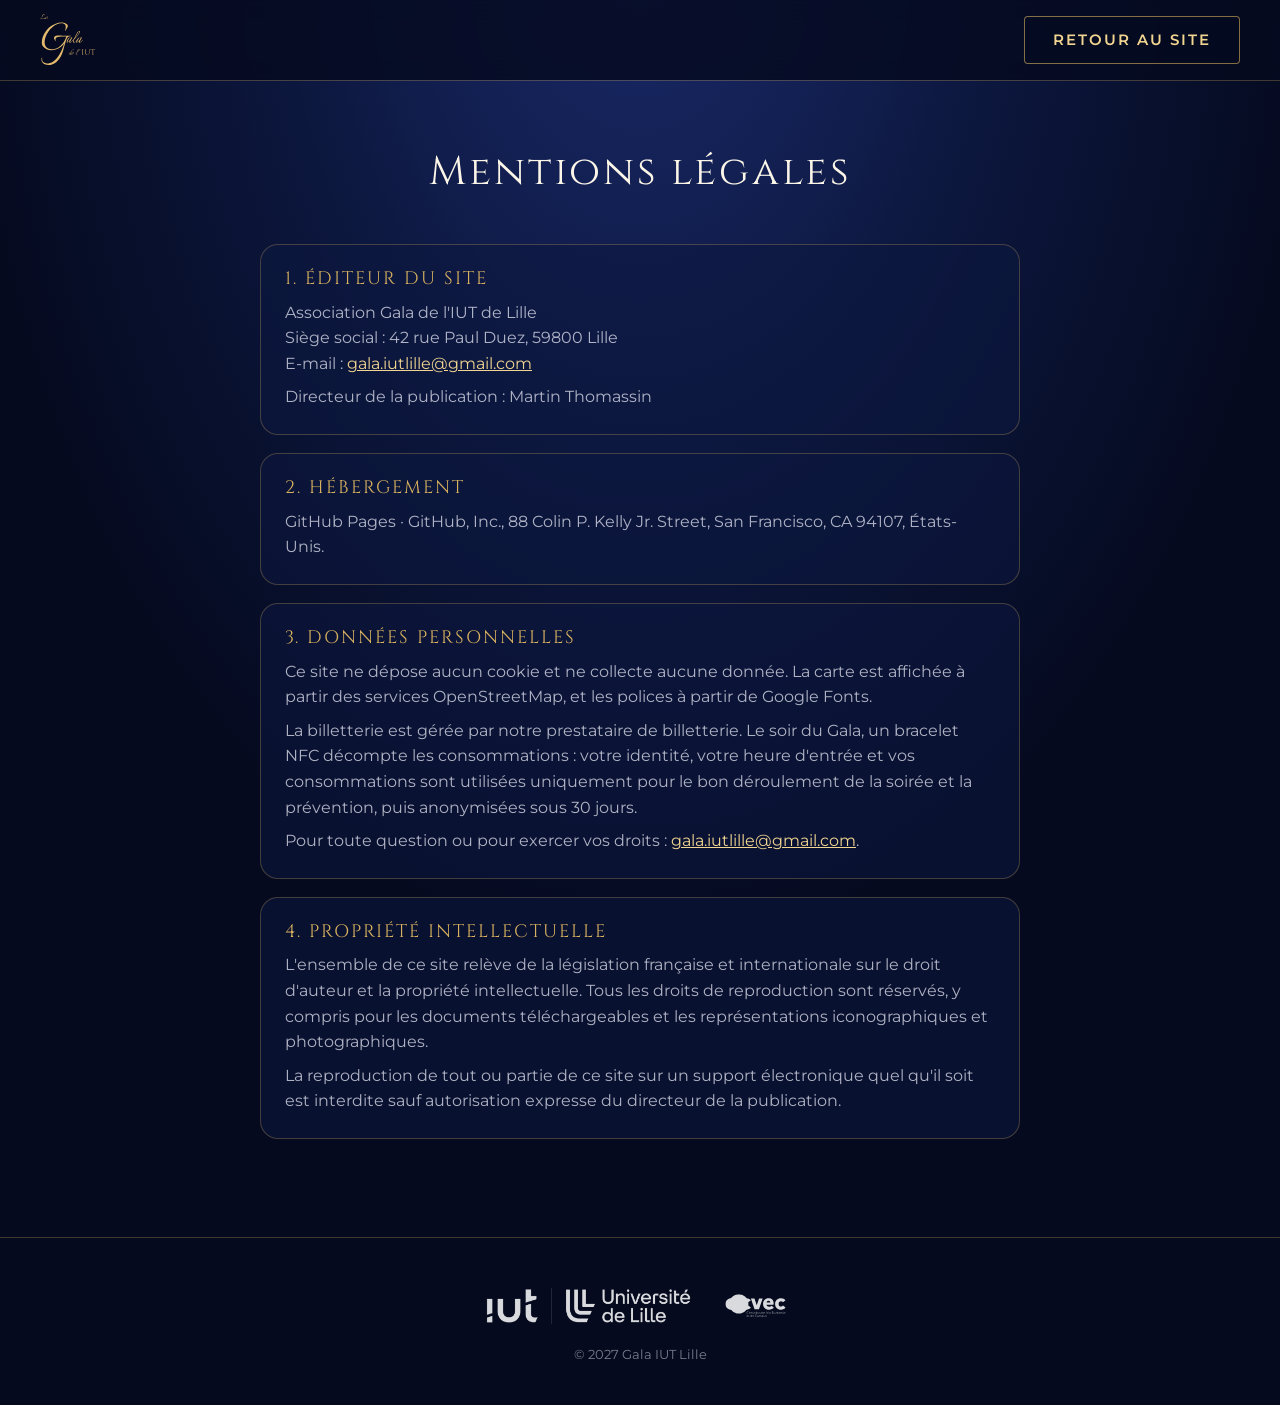
==== commit d96127fa: "Nav : logo seul, sans texte Co-Authored-By: Claude Opus 5.5 <noreply@anthropic.com>" ====
--- a/mentions-legales.html
+++ b/mentions-legales.html
@@ -13,9 +13,8 @@
 </head>
 <body>
   <header class="nav scrolled">
-    <a class="nav-brand" href="index.html">
-      <img src="img/logo-gala.svg" alt="" width="48" height="48">
-      <span>Gala IUT</span>
+    <a class="nav-brand" href="index.html" aria-label="Accueil">
+      <img src="img/logo-gala.svg" alt="" width="56" height="56">
     </a>
     <a class="btn btn-ghost" href="index.html">Retour au site</a>
   </header>
